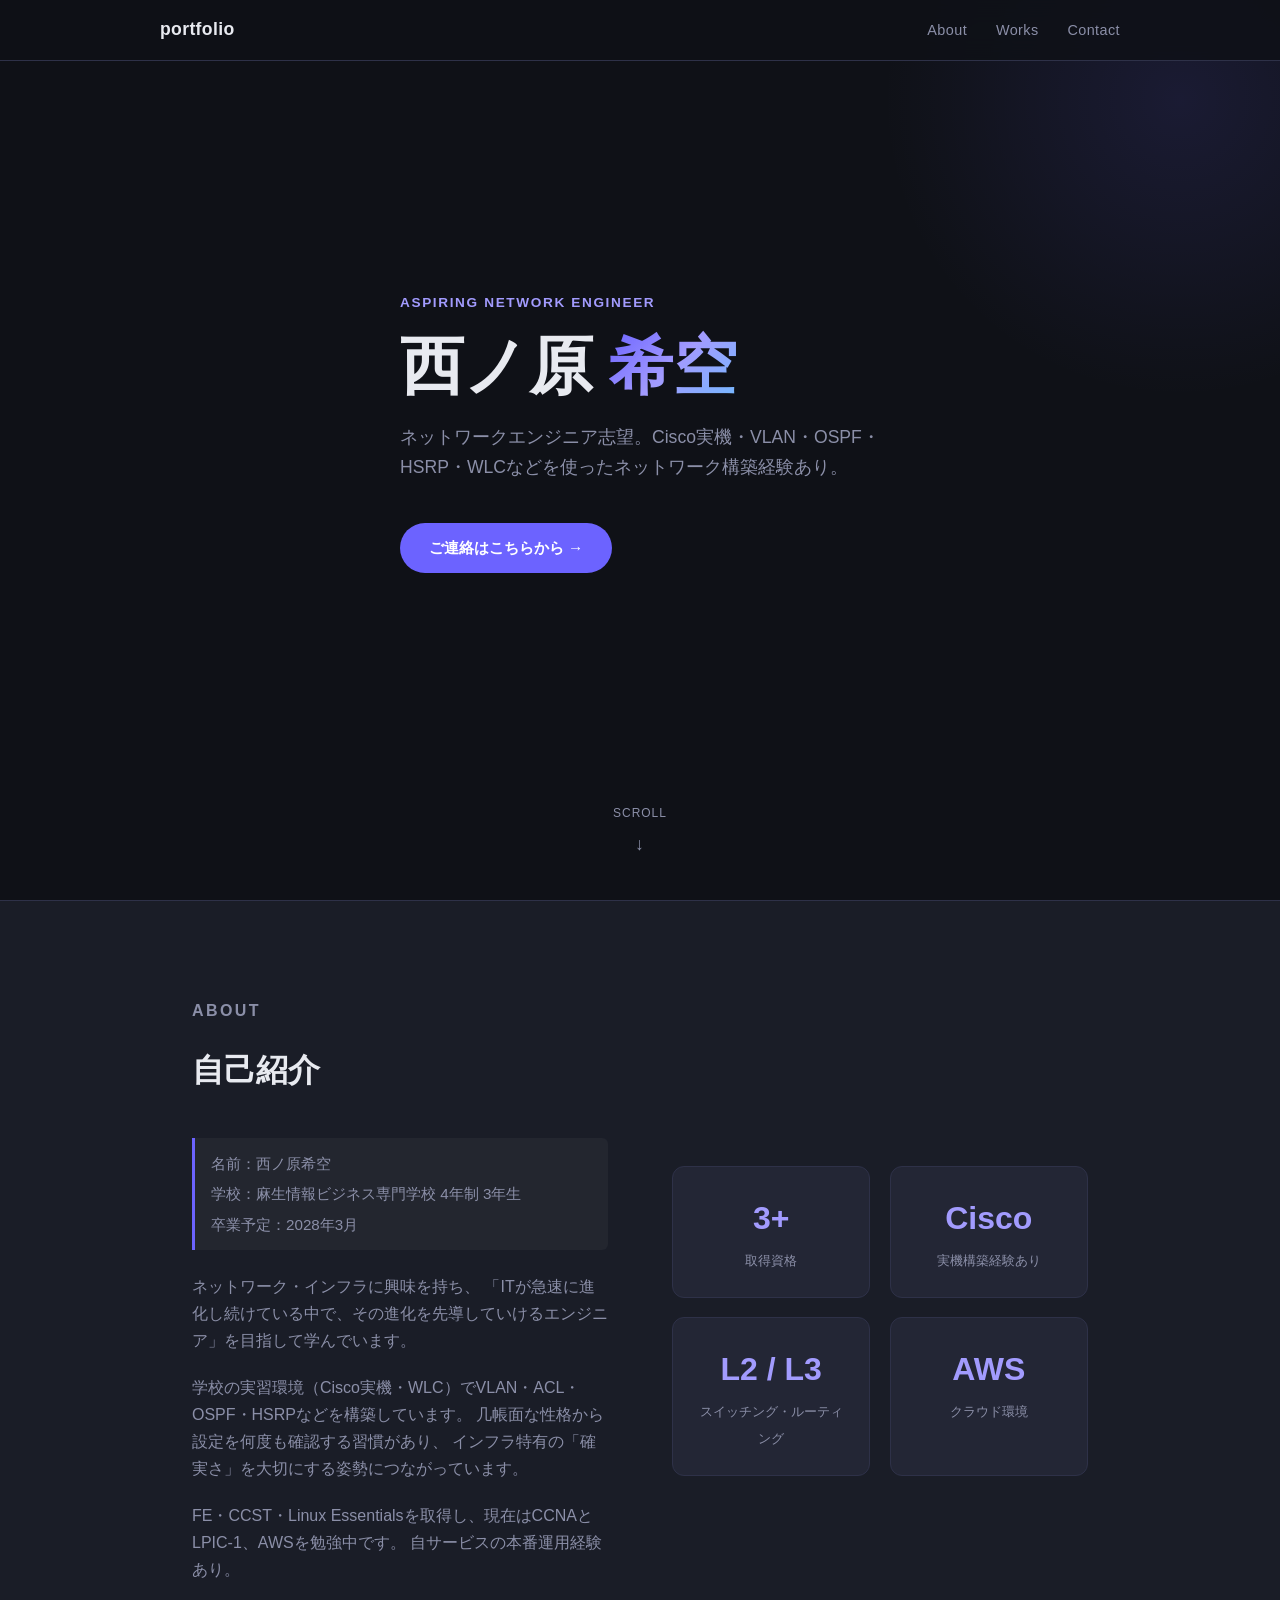
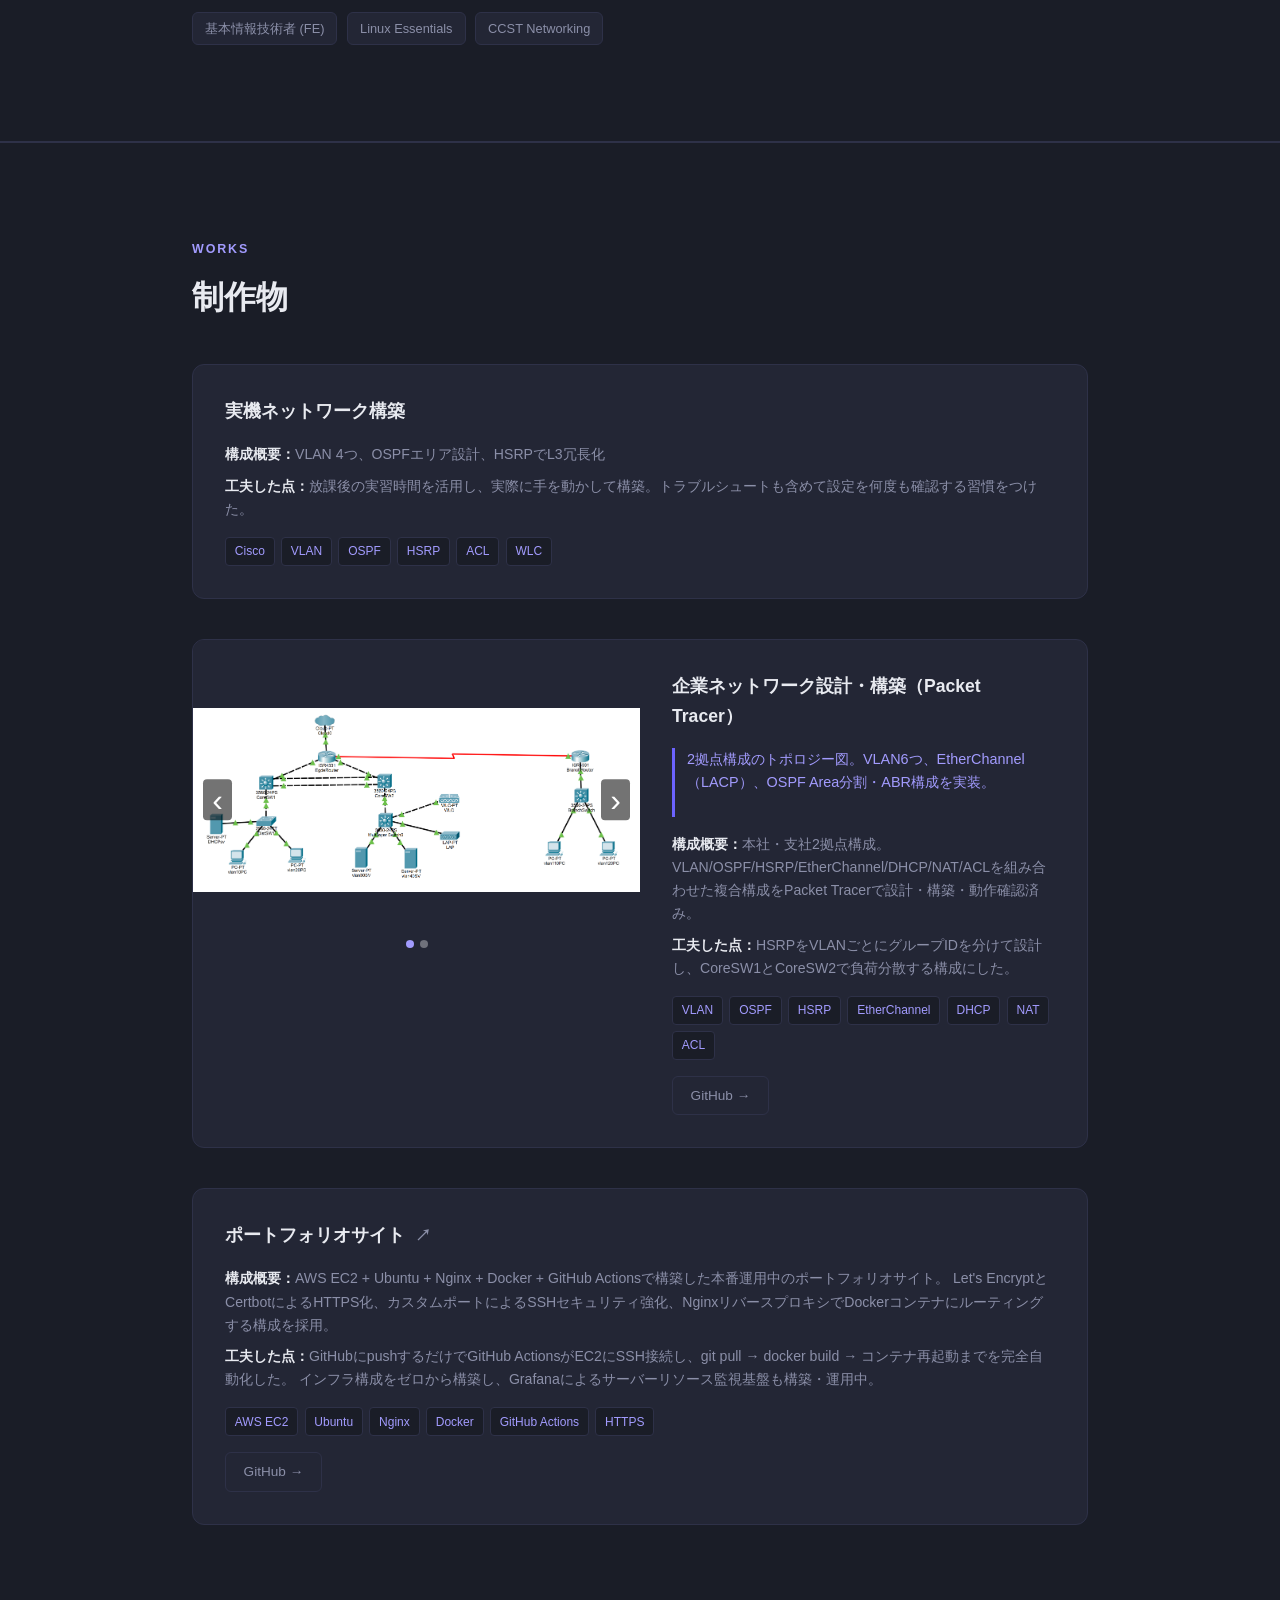
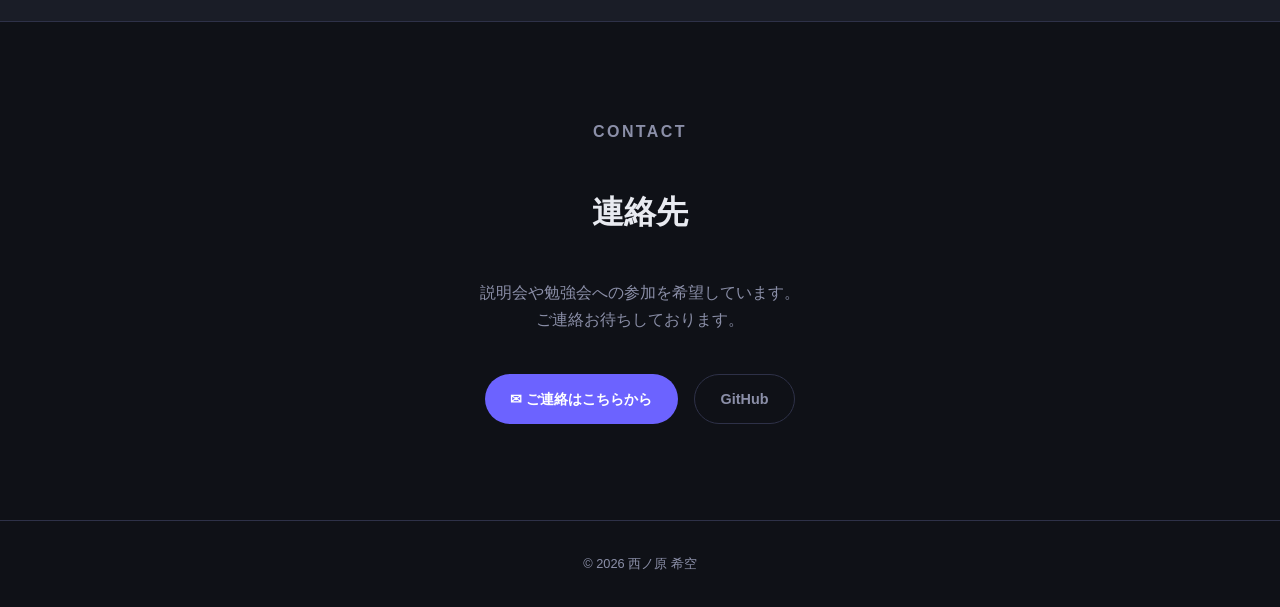
==== index.html @ 1c776ed7 "Fix:lightbox control" ====
<!DOCTYPE html>
<html lang="ja">
<head>
  <meta charset="UTF-8">
  <meta name="viewport" content="width=device-width, initial-scale=1.0">
  <meta name="description" content="西ノ原 希空のポートフォリオ。ネットワークエンジニア志望。Cisco実機・VLAN・OSPF・HSRP・WLCを使ったネットワーク構築経験あり。CCST Networking取得・CCNA学習中。">
  <title>西ノ原 希空 — Portfolio</title>
  <link rel="stylesheet" href="style.css">
</head>
<body>

  <!-- Nav -->
  <nav>
    <div class="nav-inner">
      <span class="nav-logo">portfolio</span>
      <ul class="nav-links">
        <li><a href="#about">About</a></li>
        <li><a href="#works">Works</a></li>
        <li><a href="#contact">Contact</a></li>
      </ul>
    </div>
  </nav>

  <!-- Hero -->
  <section id="name">
    <div class="container">
      <p class="hero-eyebrow">Aspiring Network Engineer</p>
      <h1 class="hero-name">
        西ノ原 <span>希空</span>
      </h1>
      <p class="hero-tagline">
        ネットワークエンジニア志望。Cisco実機・VLAN・OSPF・HSRP・WLCなどを使ったネットワーク構築経験あり。
      </p>
      <a href="#contact" class="hero-cta">ご連絡はこちらから →</a>
    </div>
    <div class="hero-scroll">SCROLL</div>
  </section>

  <!-- About -->
  <section id="about">
    <div class="container">
      <div class="about-grid">
        <div class="about-text">
          <p class="section-label">About</p>
          <h2 class="section-title">自己紹介</h2>
          <div class="profile">
            <p>名前：西ノ原希空</p>
            <p>学校：麻生情報ビジネス専門学校 4年制 3年生</p>
            <p>卒業予定：2028年3月</p>
          </div>
          <p>
            ネットワーク・インフラに興味を持ち、
            「ITが急速に進化し続けている中で、その進化を先導していけるエンジニア」を目指して学んでいます。
          </p>
          <p>
            学校の実習環境（Cisco実機・WLC）でVLAN・ACL・OSPF・HSRPなどを構築しています。
            几帳面な性格から設定を何度も確認する習慣があり、
            インフラ特有の「確実さ」を大切にする姿勢につながっています。
          </p>
          <p>
            FE・CCST・Linux Essentialsを取得し、現在はCCNAとLPIC-1、AWSを勉強中です。
            自サービスの本番運用経験あり。
          </p>
          <div class="about-badges">
            <span class="badge">基本情報技術者 (FE)</span>
            <span class="badge">Linux Essentials</span>
            <span class="badge">CCST Networking</span>
          </div>
        </div>
        <div class="about-stats">
          <div class="stat-card">
            <span class="stat-number">3+</span>
            <span class="stat-label">取得資格</span>
          </div>
          <div class="stat-card">
            <span class="stat-number">Cisco</span>
            <span class="stat-label">実機構築経験あり</span>
          </div>
          <div class="stat-card">
            <span class="stat-number">L2 / L3</span>
            <span class="stat-label">スイッチング・ルーティング</span>
          </div>
          <div class="stat-card">
            <span class="stat-number">AWS</span>
            <span class="stat-label">クラウド環境</span>
          </div>
        </div>
      </div>
    </div>
  </section>

  <!-- Works -->
  <section id="works">
    <div class="container">
      <p class="section-label">Works</p>
      <h2 class="section-title">制作物</h2>
      <div class="works-list">

        <!-- 実機ネットワーク構築 -->
        <div class="work-card work-card-full">
          <div class="work-content">
            <div class="work-title">実機ネットワーク構築</div>
            <div class="work-details">
              <p><strong>構成概要：</strong>VLAN 4つ、OSPFエリア設計、HSRPでL3冗長化</p>
              <p><strong>工夫した点：</strong>放課後の実習時間を活用し、実際に手を動かして構築。トラブルシュートも含めて設定を何度も確認する習慣をつけた。</p>
            </div>
            <div class="work-tags">
              <span class="work-tag">Cisco</span>
              <span class="work-tag">VLAN</span>
              <span class="work-tag">OSPF</span>
              <span class="work-tag">HSRP</span>
              <span class="work-tag">ACL</span>
              <span class="work-tag">WLC</span>
            </div>
          </div>
        </div>

        <!-- 企業ネットワーク設計・構築 -->
        <div class="work-card"
          data-slides='[
            {"img":"images/packet1.png","alt":"企業ネットワーク設計 トポロジー","caption":"2拠点構成のトポロジー図。VLAN6つ、EtherChannel（LACP）、OSPF Area分割・ABR構成を実装。"},
            {"img":"images/grafana.png","alt":"Grafana 監視ダッシュボード","caption":"Grafanaによるサーバーリソース監視基盤も構築・運用中。Basic認証で保護したサブドメインでCPU・メモリ・ネットワークのメトリクスを可視化している。"}
          ]'>
          <div class="work-media">
            <img class="slide-img slide-image" src="images/packet1.png" alt="企業ネットワーク設計 トポロジー">
            <button class="slide-btn slide-prev" aria-label="前へ">&#8249;</button>
            <button class="slide-btn slide-next" aria-label="次へ">&#8250;</button>
            <div class="slide-dots">
              <span class="dot active"></span>
              <span class="dot"></span>
            </div>
          </div>
          <div class="work-content">
            <div class="work-title">企業ネットワーク設計・構築（Packet Tracer）</div>
            <p class="slide-caption">2拠点構成のトポロジー図。VLAN6つ、EtherChannel（LACP）、OSPF Area分割・ABR構成を実装。</p>
            <div class="work-details">
              <p><strong>構成概要：</strong>本社・支社2拠点構成。VLAN/OSPF/HSRP/EtherChannel/DHCP/NAT/ACLを組み合わせた複合構成をPacket Tracerで設計・構築・動作確認済み。</p>
              <p><strong>工夫した点：</strong>HSRPをVLANごとにグループIDを分けて設計し、CoreSW1とCoreSW2で負荷分散する構成にした。</p>
            </div>
            <div class="work-tags">
              <span class="work-tag">VLAN</span>
              <span class="work-tag">OSPF</span>
              <span class="work-tag">HSRP</span>
              <span class="work-tag">EtherChannel</span>
              <span class="work-tag">DHCP</span>
              <span class="work-tag">NAT</span>
              <span class="work-tag">ACL</span>
            </div>
            <div class="work-links">
              <a href="https://github.com/noaman121/PacketTracer" target="_blank" rel="noopener" class="work-btn">GitHub →</a>
            </div>
          </div>
        </div>

        <!-- ポートフォリオサイト -->
        <div class="work-card work-card-full">
          <div class="work-content">
            <div class="work-title">ポートフォリオサイト <span class="work-link-icon">↗</span></div>
            <div class="work-details">
              <p><strong>構成概要：</strong>AWS EC2 + Ubuntu + Nginx + Docker + GitHub Actionsで構築した本番運用中のポートフォリオサイト。
Let's EncryptとCertbotによるHTTPS化、カスタムポートによるSSHセキュリティ強化、NginxリバースプロキシでDockerコンテナにルーティングする構成を採用。</p>
              <p><strong>工夫した点：</strong>GitHubにpushするだけでGitHub ActionsがEC2にSSH接続し、git pull → docker build → コンテナ再起動までを完全自動化した。
インフラ構成をゼロから構築し、Grafanaによるサーバーリソース監視基盤も構築・運用中。</p>
            </div>
            <div class="work-tags">
              <span class="work-tag">AWS EC2</span>
              <span class="work-tag">Ubuntu</span>
              <span class="work-tag">Nginx</span>
              <span class="work-tag">Docker</span>
              <span class="work-tag">GitHub Actions</span>
              <span class="work-tag">HTTPS</span>
            </div>
            <div class="work-links">
              <a href="https://github.com/noaman121/my-web-app" target="_blank" rel="noopener" class="work-btn">GitHub →</a>
            </div>
          </div>
        </div>

      </div>
    </div>
  </section>

  <!-- Contact -->
  <section id="contact">
    <div class="container">
      <div class="contact-inner">
        <p class="section-label">Contact</p>
        <h2 class="section-title">連絡先</h2>
        <p>
          説明会や勉強会への参加を希望しています。<br>ご連絡お待ちしております。
        </p>
        <div class="contact-links">
          <a href="https://docs.google.com/forms/d/e/1FAIpQLSfLf1966-ZBNXzrhzg45DHcU0etfNK1nMT0y8RyME9CR3g00A/viewform?usp=publish-editor" target="_blank" rel="noopener" class="contact-btn primary">
            ✉ ご連絡はこちらから
          </a>
          <a href="https://github.com/noaman121" target="_blank" rel="noopener" class="contact-btn secondary">
            GitHub
          </a>
        </div>
      </div>
    </div>
  </section>

  <!-- Lightbox -->
  <div id="lightbox" role="dialog" aria-modal="true" aria-label="画像プレビュー">
    <button id="lightbox-close" aria-label="閉じる">✕</button>
    <img id="lightbox-img" src="" alt="">
  </div>

  <!-- Footer -->
  <footer>
    <p>© 2026 西ノ原 希空</p>
  </footer>

  <script>
    document.querySelectorAll('.work-card[data-slides]').forEach(function(card) {
      var slides = JSON.parse(card.dataset.slides);
      var img = card.querySelector('.slide-img');
      var caption = card.querySelector('.slide-caption');
      var dots = card.querySelectorAll('.dot');
      var idx = 0;

      function show(n) {
        idx = (n + slides.length) % slides.length;
        img.src = slides[idx].img;
        img.alt = slides[idx].alt || '';
        caption.textContent = slides[idx].caption;
        dots.forEach(function(d, i) { d.classList.toggle('active', i === idx); });
      }

      card.querySelector('.slide-prev').addEventListener('click', function() { show(idx - 1); });
      card.querySelector('.slide-next').addEventListener('click', function() { show(idx + 1); });
      dots.forEach(function(d, i) { d.addEventListener('click', function() { show(i); }); });

      show(0);
    });

    // Lightbox
    var lightbox = document.getElementById('lightbox');
    var lightboxImg = document.getElementById('lightbox-img');

    function openLightbox(src, alt) {
      lightboxImg.src = src;
      lightboxImg.alt = alt || '';
      lightbox.classList.add('open');
      document.body.style.overflow = 'hidden';
    }

    function closeLightbox() {
      lightbox.classList.remove('open');
      document.body.style.overflow = '';
    }

    document.querySelectorAll('.slide-img').forEach(function(img) {
      img.addEventListener('click', function(e) {
        e.stopPropagation();
        openLightbox(img.src, img.alt);
      });
    });

    lightbox.addEventListener('click', closeLightbox);
    lightboxImg.addEventListener('click', function(e) { e.stopPropagation(); });
    document.getElementById('lightbox-close').addEventListener('click', function(e) {
      e.stopPropagation();
      closeLightbox();
    });

    document.addEventListener('keydown', function(e) {
      if (e.key === 'Escape') closeLightbox();
    });
  </script>

</body>
</html>
---- style.css ----
/* ===== Reset & Base ===== */
*, *::before, *::after {
  box-sizing: border-box;
  margin: 0;
  padding: 0;
}

:root {
  --bg: #0f1117;
  --surface: #1a1d27;
  --surface-2: #232635;
  --accent: #6c63ff;
  --accent-light: #a29bfe;
  --text: #e8eaf0;
  --text-muted: #8b8fa8;
  --border: #2e3148;
  --radius: 12px;
  --transition: 0.25s ease;
}

html {
  scroll-behavior: smooth;
}

body {
  font-family: 'Segoe UI', 'Hiragino Sans', 'Yu Gothic', sans-serif;
  background-color: var(--bg);
  color: var(--text);
  line-height: 1.7;
  font-size: 16px;
}

a {
  color: var(--accent-light);
  text-decoration: none;
  transition: color var(--transition);
}

a:hover {
  color: #fff;
}

/* ===== Nav ===== */
nav {
  position: fixed;
  top: 0;
  width: 100%;
  background: rgba(15, 17, 23, 0.85);
  backdrop-filter: blur(12px);
  -webkit-backdrop-filter: blur(12px);
  border-bottom: 1px solid var(--border);
  z-index: 100;
  padding: 0 2rem;
}

.nav-inner {
  max-width: 960px;
  margin: 0 auto;
  display: flex;
  align-items: center;
  justify-content: space-between;
  height: 60px;
}

.nav-logo {
  font-weight: 700;
  font-size: 1.1rem;
  color: var(--text);
  letter-spacing: 0.02em;
}

.nav-links {
  display: flex;
  gap: 1.8rem;
  list-style: none;
}

.nav-links a {
  font-size: 0.9rem;
  color: var(--text-muted);
  letter-spacing: 0.03em;
  transition: color var(--transition);
}

.nav-links a:hover {
  color: var(--text);
}

/* ===== Layout ===== */
.container {
  max-width: 960px;
  margin: 0 auto;
  padding: 0 2rem;
}

section {
  padding: 6rem 0;
}

.section-label {
  font-size: 0.78rem;
  font-weight: 700;
  letter-spacing: 0.15em;
  text-transform: uppercase;
  color: var(--accent-light);
  margin-bottom: 0.6rem;
}

.section-title {
  font-size: 2rem;
  font-weight: 800;
  margin-bottom: 2.5rem;
  color: var(--text);
}

/* ===== Hero ===== */
#name {
  min-height: 100vh;
  display: flex;
  align-items: center;
  padding-top: 60px;
  position: relative;
  overflow: hidden;
}

#name::before {
  content: '';
  position: absolute;
  top: -200px;
  right: -200px;
  width: 600px;
  height: 600px;
  background: radial-gradient(circle, rgba(108, 99, 255, 0.12) 0%, transparent 70%);
  pointer-events: none;
}

.hero-eyebrow {
  font-size: 0.85rem;
  font-weight: 600;
  letter-spacing: 0.12em;
  color: var(--accent-light);
  text-transform: uppercase;
  margin-bottom: 1rem;
}

.hero-name {
  font-size: clamp(2.4rem, 6vw, 4rem);
  font-weight: 900;
  line-height: 1.15;
  margin-bottom: 1.2rem;
  letter-spacing: -0.01em;
}

.hero-name span {
  background: linear-gradient(135deg, #6c63ff, #a29bfe, #74b9ff);
  -webkit-background-clip: text;
  -webkit-text-fill-color: transparent;
  background-clip: text;
}

.hero-tagline {
  font-size: 1.1rem;
  color: var(--text-muted);
  max-width: 480px;
  margin-bottom: 2.5rem;
}

.hero-cta {
  display: inline-flex;
  align-items: center;
  gap: 0.5rem;
  background: var(--accent);
  color: #fff;
  padding: 0.75rem 1.8rem;
  border-radius: 50px;
  font-weight: 600;
  font-size: 0.95rem;
  transition: background var(--transition), transform var(--transition);
}

.hero-cta:hover {
  background: var(--accent-light);
  color: #fff;
  transform: translateY(-2px);
}

.hero-scroll {
  position: absolute;
  bottom: 2.5rem;
  left: 50%;
  transform: translateX(-50%);
  display: flex;
  flex-direction: column;
  align-items: center;
  gap: 0.4rem;
  font-size: 0.75rem;
  color: var(--text-muted);
  letter-spacing: 0.08em;
  animation: bounce 2s infinite;
}

.hero-scroll::after {
  content: '↓';
  font-size: 1.1rem;
}

@keyframes bounce {
  0%, 100% { transform: translateX(-50%) translateY(0); }
  50% { transform: translateX(-50%) translateY(6px); }
}

/* ===== About ===== */
#about {
  background: var(--surface);
  border-top: 1px solid var(--border);
  border-bottom: 1px solid var(--border);
}

.about-grid {
  display: grid;
  grid-template-columns: 1fr 1fr;
  gap: 4rem;
  align-items: center;
}

.about-text p {
  color: var(--text-muted);
  margin-bottom: 1.2rem;
  font-size: 1rem;
}

.about-text p:last-child {
  margin-bottom: 0;
}

.profile {
  background: rgba(255, 255, 255, 0.04);
  border-left: 3px solid var(--accent);
  padding: 0.8rem 1rem;
  border-radius: 0 6px 6px 0;
  margin-bottom: 1.4rem;
}

.profile p {
  color: var(--text-muted);
  margin-bottom: 0.3rem;
  font-size: 0.95rem;
}

.profile p:last-child {
  margin-bottom: 0;
}

.about-badges {
  display: flex;
  flex-wrap: wrap;
  gap: 0.6rem;
  margin-top: 1.8rem;
}

.badge {
  background: var(--surface-2);
  border: 1px solid var(--border);
  border-radius: 6px;
  padding: 0.3rem 0.75rem;
  font-size: 0.8rem;
  color: var(--text-muted);
  font-weight: 500;
}

.about-stats {
  display: grid;
  grid-template-columns: 1fr 1fr;
  gap: 1.2rem;
}

.stat-card {
  background: var(--surface-2);
  border: 1px solid var(--border);
  border-radius: var(--radius);
  padding: 1.5rem;
  text-align: center;
}

.stat-number {
  font-size: 2rem;
  font-weight: 800;
  color: var(--accent-light);
  display: block;
}

.stat-label {
  font-size: 0.8rem;
  color: var(--text-muted);
  margin-top: 0.3rem;
}

/* ===== Works ===== */
#works {
  background: var(--surface);
  border-top: 1px solid var(--border);
  border-bottom: 1px solid var(--border);
}

.works-list {
  display: flex;
  flex-direction: column;
  gap: 2.5rem;
}

/* Card with slideshow: image left, content right */
.work-card {
  background: var(--surface-2);
  border: 1px solid var(--border);
  border-radius: var(--radius);
  overflow: hidden;
  display: grid;
  grid-template-columns: 1fr 1fr;
  transition: border-color var(--transition);
}

.work-card:hover {
  border-color: var(--accent);
}

/* Full-width card (no image) */
.work-card-full {
  grid-template-columns: 1fr;
}

/* ===== Work media (slideshow side) ===== */
.work-media {
  position: relative;
  overflow: hidden;
  background: var(--surface-2);
  height: 320px;
  display: flex;
  align-items: center;
  justify-content: center;
}

.work-media .slide-img {
  max-width: 100%;
  max-height: 320px;
  width: auto;
  height: auto;
  display: block;
  cursor: zoom-in;
}

.slide-image {
  max-width: 100%;
  max-height: 320px;
  width: auto;
  height: auto;
  display: block;
  cursor: zoom-in;
}

.slide-btn {
  position: absolute;
  top: 50%;
  transform: translateY(-50%);
  background: rgba(0, 0, 0, 0.55);
  color: #fff;
  border: none;
  font-size: 2rem;
  line-height: 1;
  padding: 0.3rem 0.6rem;
  cursor: pointer;
  z-index: 2;
  border-radius: 4px;
  transition: background var(--transition);
  user-select: none;
}

.slide-btn:hover {
  background: rgba(108, 99, 255, 0.8);
}

.slide-prev { left: 0.6rem; }
.slide-next { right: 0.6rem; }

.slide-dots {
  position: absolute;
  bottom: 0.75rem;
  left: 50%;
  transform: translateX(-50%);
  display: flex;
  gap: 6px;
}

.dot {
  width: 8px;
  height: 8px;
  border-radius: 50%;
  background: rgba(255, 255, 255, 0.35);
  cursor: pointer;
  transition: background var(--transition);
}

.dot.active {
  background: var(--accent-light);
}

/* ===== Work content (text side) ===== */
.work-content {
  padding: 2rem;
  display: flex;
  flex-direction: column;
  gap: 1rem;
}

.work-title {
  font-weight: 700;
  font-size: 1.1rem;
  color: var(--text);
}

.work-link-icon {
  color: var(--text-muted);
  font-size: 1rem;
  margin-left: 0.3rem;
  transition: color var(--transition);
}

.work-card:hover .work-link-icon {
  color: var(--accent-light);
}

/* Per-slide caption — fixed height so layout doesn't shift */
.slide-caption {
  font-size: 0.9rem;
  color: var(--accent-light);
  line-height: 1.6;
  height: 4.8em;
  overflow: hidden;
  border-left: 3px solid var(--accent);
  padding-left: 0.75rem;
}

.work-details {
  display: flex;
  flex-direction: column;
  gap: 0.5rem;
}

.work-details p {
  font-size: 0.88rem;
  color: var(--text-muted);
  line-height: 1.65;
}

.work-details strong {
  color: var(--text);
  font-weight: 600;
}

.work-tags {
  display: flex;
  flex-wrap: wrap;
  gap: 0.4rem;
  margin-top: auto;
}

.work-tag {
  background: var(--surface);
  border: 1px solid var(--border);
  border-radius: 4px;
  padding: 0.2rem 0.55rem;
  font-size: 0.75rem;
  color: var(--accent-light);
}

.work-links {
  display: flex;
  gap: 0.8rem;
  flex-wrap: wrap;
}

.work-btn {
  display: inline-flex;
  align-items: center;
  gap: 0.3rem;
  padding: 0.45rem 1.1rem;
  border-radius: 6px;
  border: 1px solid var(--border);
  color: var(--text-muted);
  font-size: 0.85rem;
  font-weight: 500;
  transition: all var(--transition);
}

.work-btn:hover {
  border-color: var(--accent-light);
  color: var(--accent-light);
}

/* ===== Contact ===== */
#contact {
  background: var(--bg);
  text-align: center;
}

.contact-inner {
  max-width: 520px;
  margin: 0 auto;
}

.contact-inner p {
  color: var(--text-muted);
  margin-bottom: 2.5rem;
  font-size: 1rem;
}

.contact-links {
  display: flex;
  justify-content: center;
  gap: 1rem;
  flex-wrap: wrap;
}

.contact-btn {
  display: inline-flex;
  align-items: center;
  gap: 0.5rem;
  padding: 0.75rem 1.6rem;
  border-radius: 50px;
  font-weight: 600;
  font-size: 0.9rem;
  transition: all var(--transition);
}

.contact-btn.primary {
  background: var(--accent);
  color: #fff;
}

.contact-btn.primary:hover {
  background: var(--accent-light);
  transform: translateY(-2px);
}

.contact-btn.secondary {
  background: transparent;
  border: 1px solid var(--border);
  color: var(--text-muted);
}

.contact-btn.secondary:hover {
  border-color: var(--accent-light);
  color: var(--text);
  transform: translateY(-2px);
}

/* ===== Lightbox ===== */
#lightbox {
  display: none;
  position: fixed;
  inset: 0;
  background: rgba(0, 0, 0, 0.88);
  z-index: 1000;
  align-items: center;
  justify-content: center;
  cursor: zoom-out;
}

#lightbox.open {
  display: flex;
}

#lightbox-img {
  max-width: 90vw;
  max-height: 90vh;
  object-fit: contain;
  border-radius: 6px;
  box-shadow: 0 8px 40px rgba(0, 0, 0, 0.6);
  cursor: default;
}

#lightbox-close {
  position: absolute;
  top: 1.5rem;
  right: 1.5rem;
  background: rgba(255, 255, 255, 0.12);
  border: none;
  color: #fff;
  font-size: 1.2rem;
  width: 2.4rem;
  height: 2.4rem;
  border-radius: 50%;
  cursor: pointer;
  display: flex;
  align-items: center;
  justify-content: center;
  transition: background var(--transition);
  z-index: 1001;
}

#lightbox-close:hover {
  background: rgba(255, 255, 255, 0.28);
}

/* ===== Footer ===== */
footer {
  text-align: center;
  padding: 2rem;
  font-size: 0.8rem;
  color: var(--text-muted);
  border-top: 1px solid var(--border);
}

/* ===== Responsive ===== */
@media (max-width: 768px) {
  .nav-links {
    display: none;
  }

  .about-grid {
    grid-template-columns: 1fr;
    gap: 2.5rem;
  }

  .about-stats {
    grid-template-columns: 1fr 1fr;
  }

  .section-title {
    font-size: 1.6rem;
  }

  section {
    padding: 4rem 0;
  }

  /* Works: stack image above content on mobile */
  .work-card {
    grid-template-columns: 1fr;
  }

  .work-media {
    height: 220px;
  }

  .work-media .slide-img,
  .work-media .slide-image {
    max-height: 220px;
  }

  .slide-caption {
    height: auto;
    min-height: 4.8em;
  }
}

@media (max-width: 480px) {
  .container {
    padding: 0 1.2rem;
  }

  .hero-name {
    font-size: 2.2rem;
  }

  .about-stats {
    grid-template-columns: 1fr;
  }
}
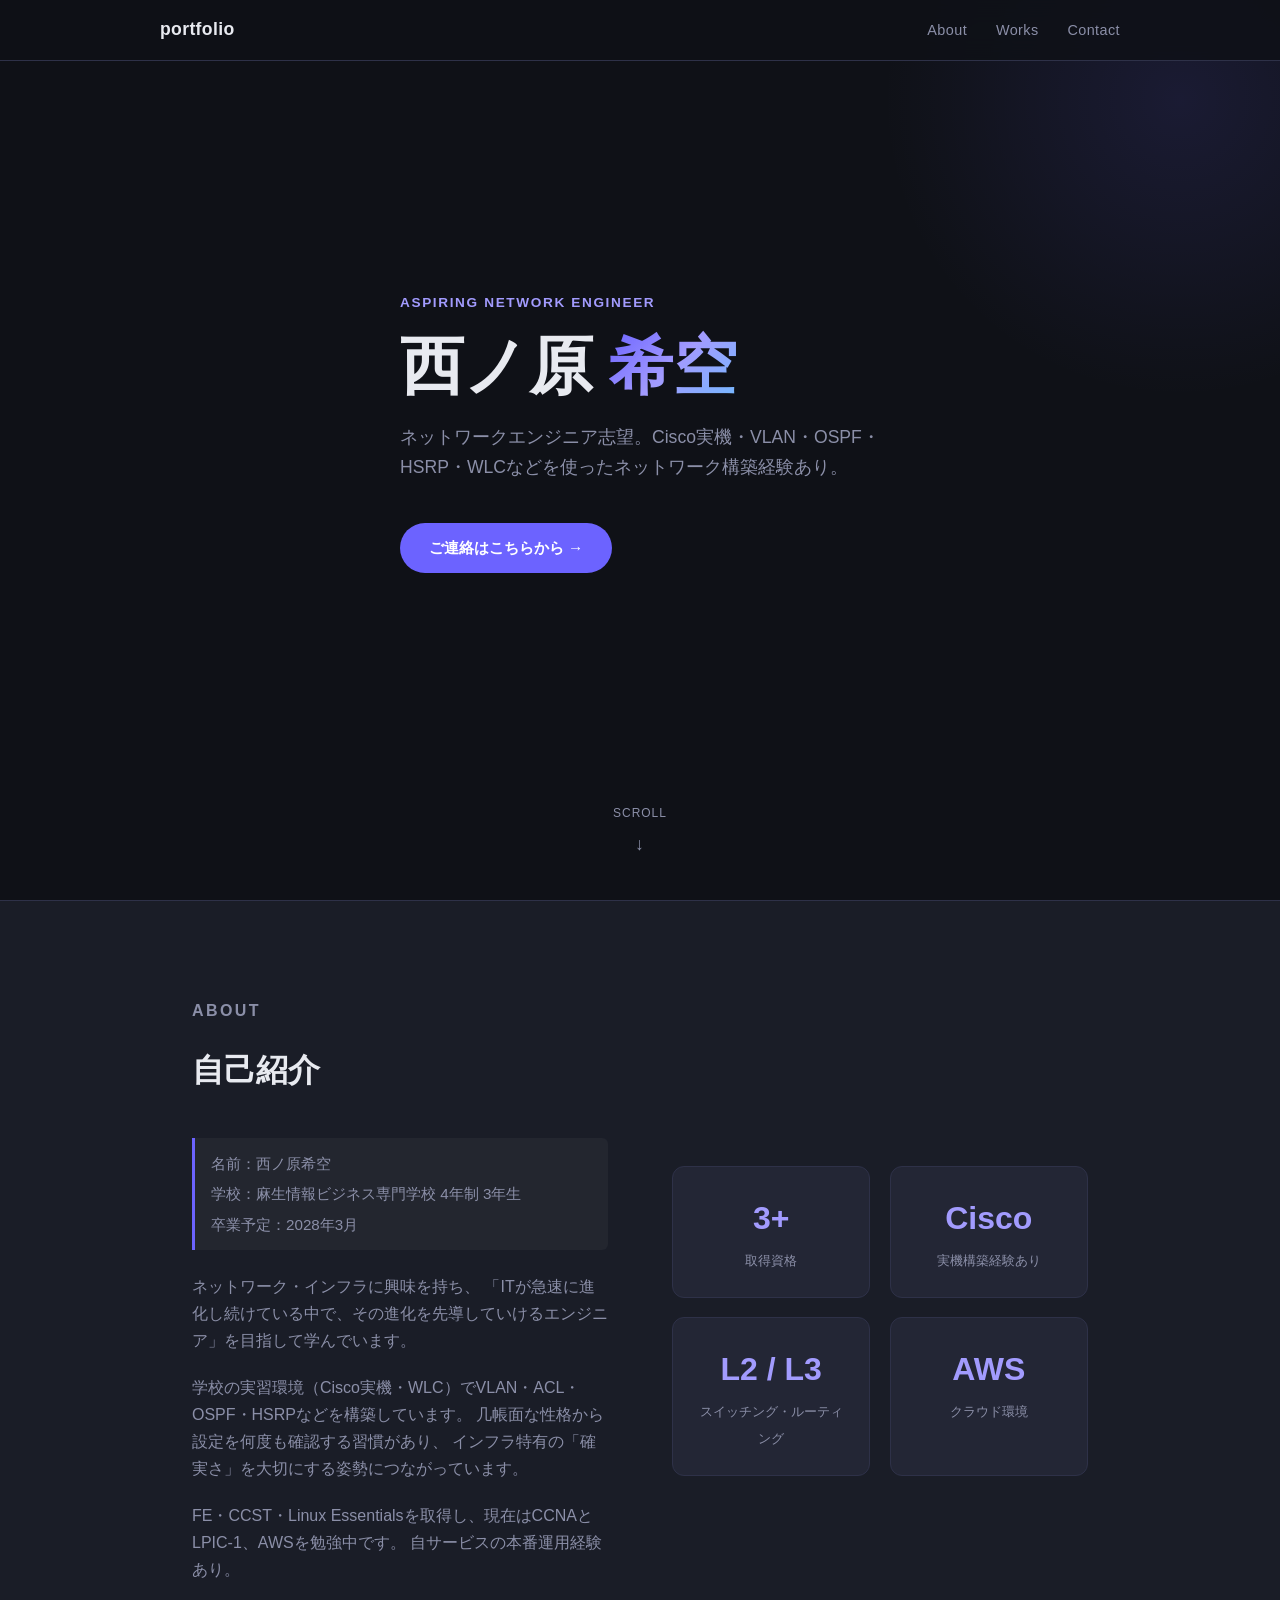
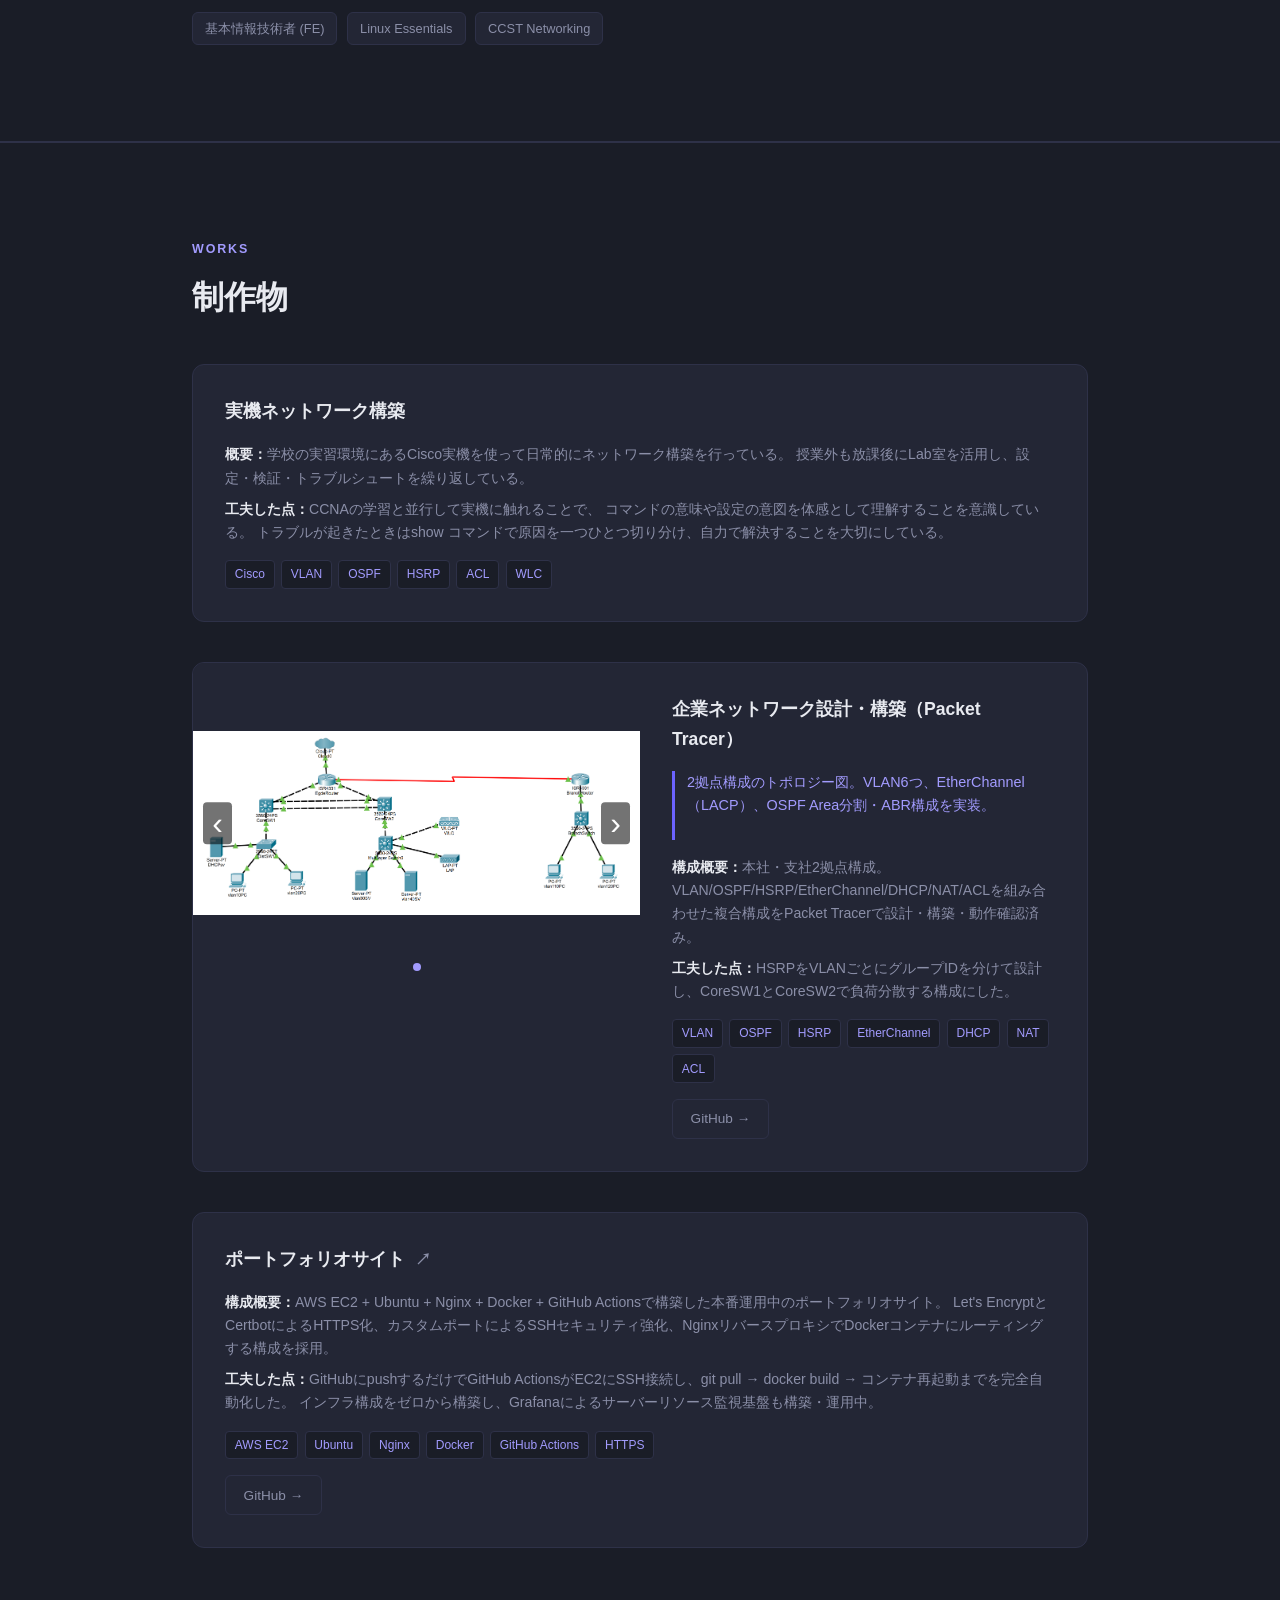
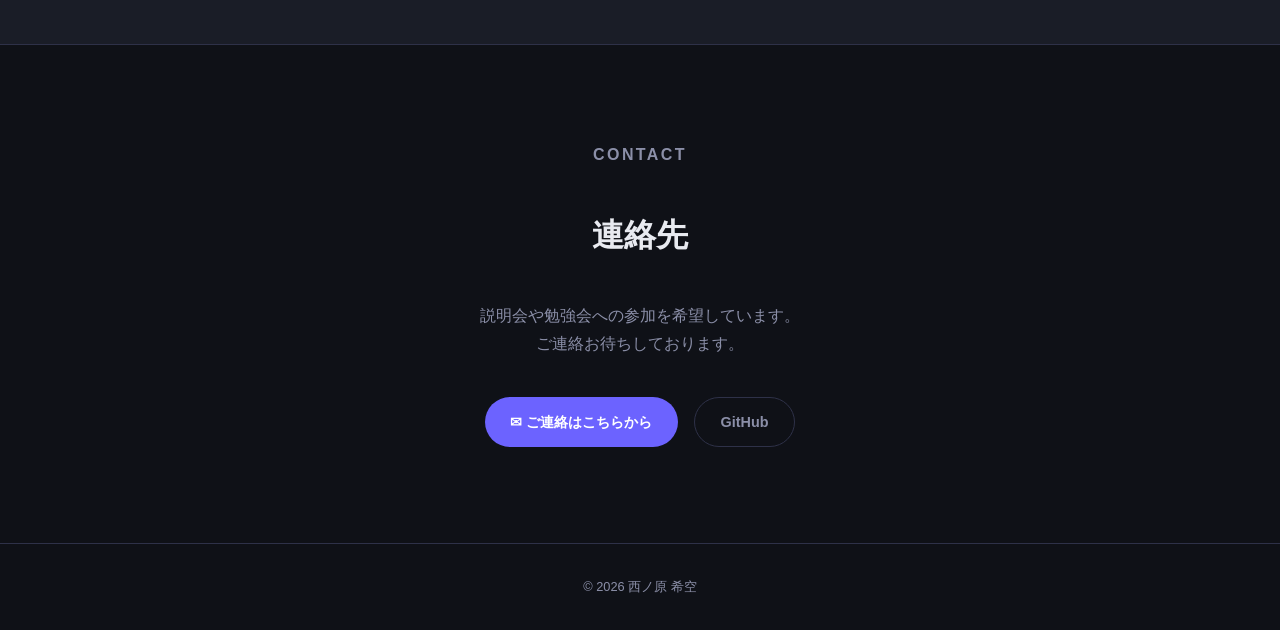
==== commit 61db8490: "update:delete images" ====
--- a/index.html
+++ b/index.html
@@ -101,8 +101,11 @@
           <div class="work-content">
             <div class="work-title">実機ネットワーク構築</div>
             <div class="work-details">
-              <p><strong>構成概要：</strong>VLAN 4つ、OSPFエリア設計、HSRPでL3冗長化</p>
-              <p><strong>工夫した点：</strong>放課後の実習時間を活用し、実際に手を動かして構築。トラブルシュートも含めて設定を何度も確認する習慣をつけた。</p>
+              <p><strong>概要：</strong>学校の実習環境にあるCisco実機を使って日常的にネットワーク構築を行っている。
+授業外も放課後にLab室を活用し、設定・検証・トラブルシュートを繰り返している。</p>
+	      <p><strong>工夫した点：</strong>CCNAの学習と並行して実機に触れることで、
+コマンドの意味や設定の意図を体感として理解することを意識している。
+トラブルが起きたときはshow コマンドで原因を一つひとつ切り分け、自力で解決することを大切にしている。</p>
             </div>
             <div class="work-tags">
               <span class="work-tag">Cisco</span>
@@ -118,8 +121,7 @@
         <!-- 企業ネットワーク設計・構築 -->
         <div class="work-card"
           data-slides='[
-            {"img":"images/packet1.png","alt":"企業ネットワーク設計 トポロジー","caption":"2拠点構成のトポロジー図。VLAN6つ、EtherChannel（LACP）、OSPF Area分割・ABR構成を実装。"},
-            {"img":"images/grafana.png","alt":"Grafana 監視ダッシュボード","caption":"Grafanaによるサーバーリソース監視基盤も構築・運用中。Basic認証で保護したサブドメインでCPU・メモリ・ネットワークのメトリクスを可視化している。"}
+            {"img":"images/packet1.png","alt":"企業ネットワーク設計 トポロジー","caption":"2拠点構成のトポロジー図。VLAN6つ、EtherChannel（LACP）、OSPF Area分割・ABR構成を実装。"}
           ]'>
           <div class="work-media">
             <img class="slide-img slide-image" src="images/packet1.png" alt="企業ネットワーク設計 トポロジー">
@@ -127,7 +129,6 @@
             <button class="slide-btn slide-next" aria-label="次へ">&#8250;</button>
             <div class="slide-dots">
               <span class="dot active"></span>
-              <span class="dot"></span>
             </div>
           </div>
           <div class="work-content">
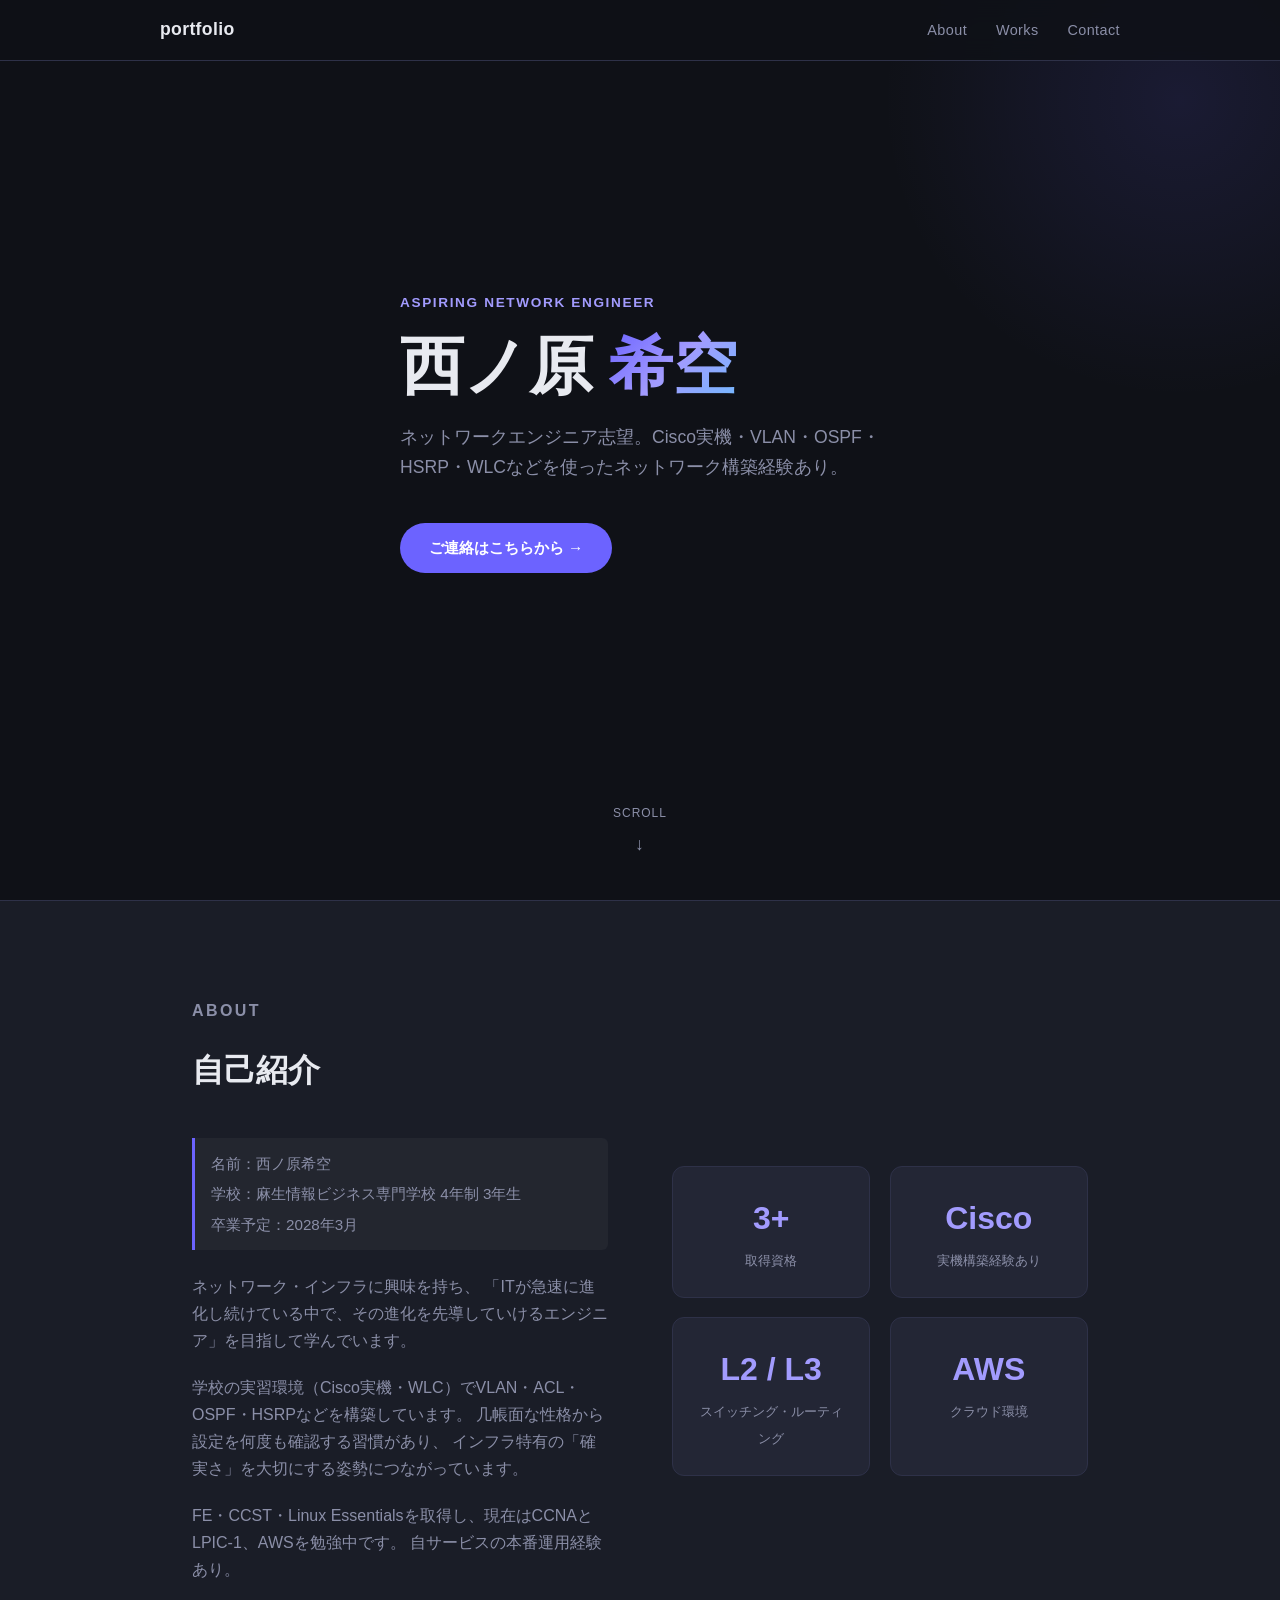
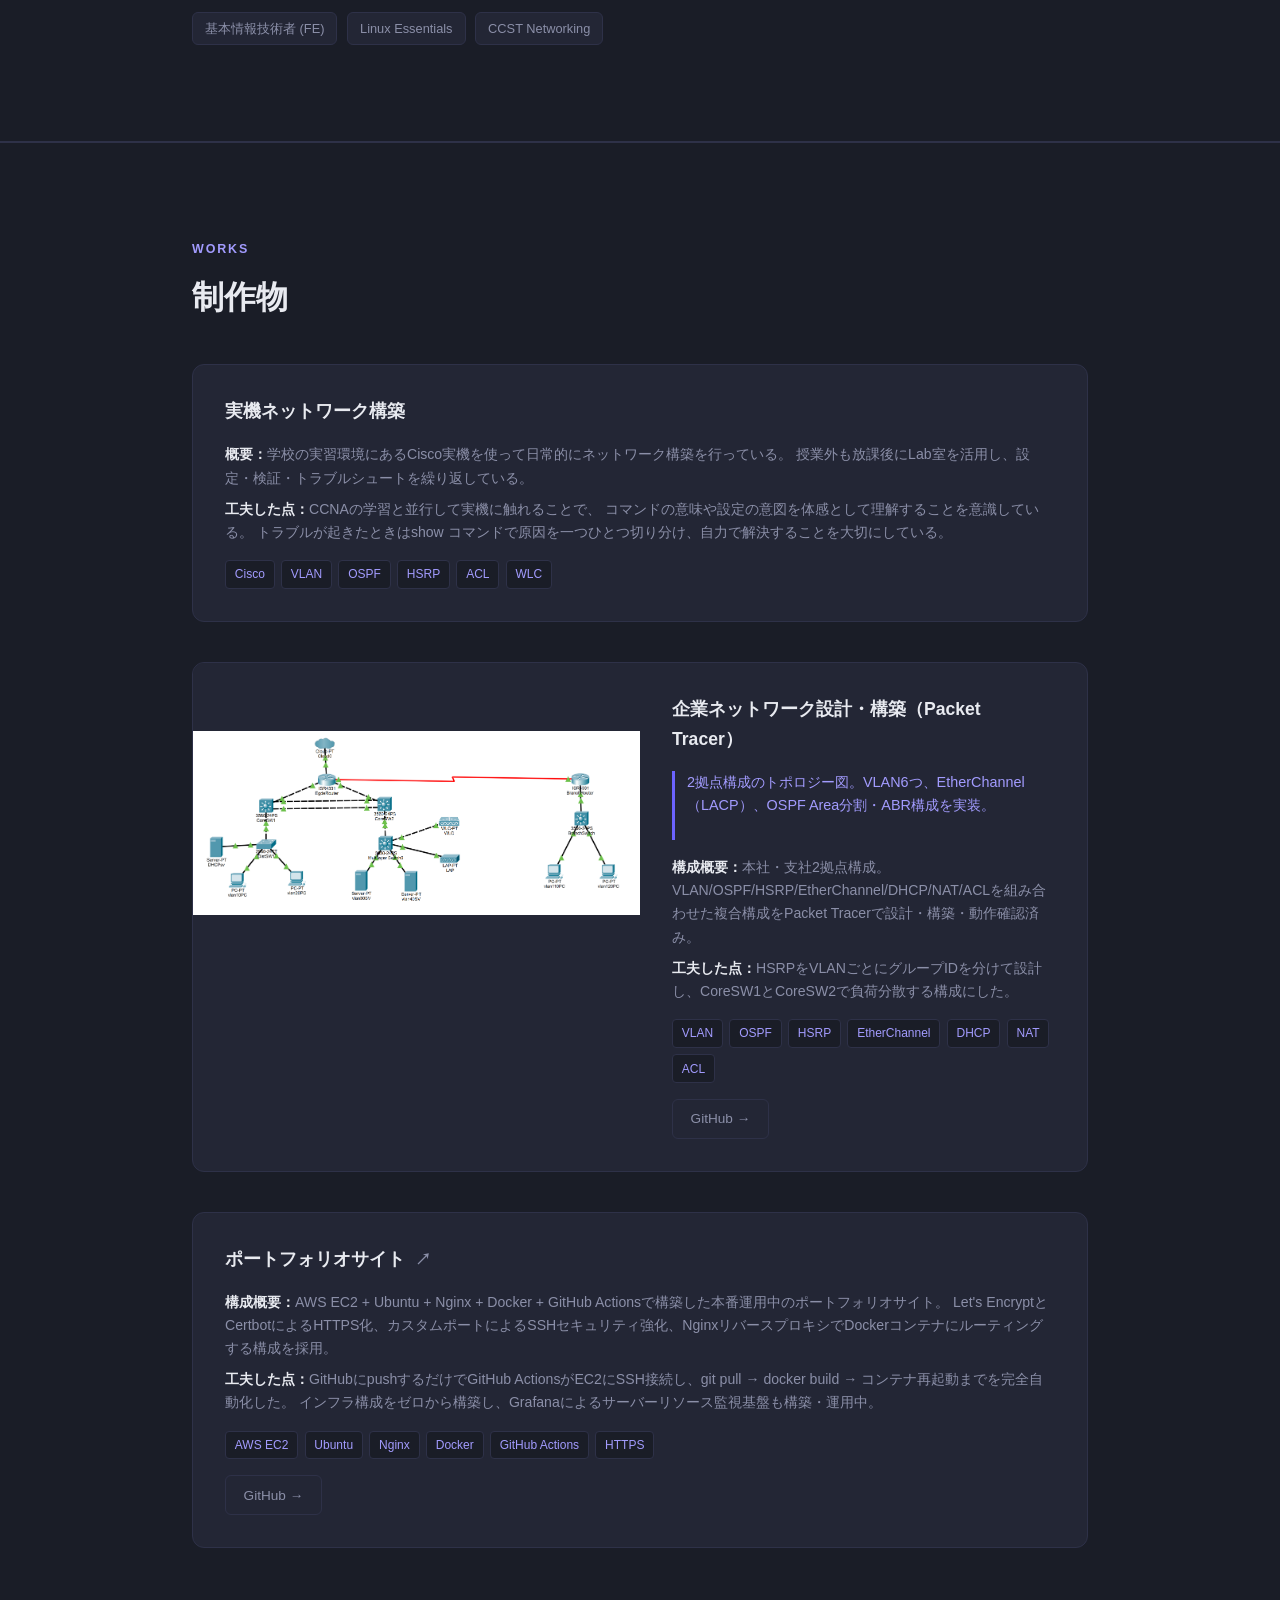
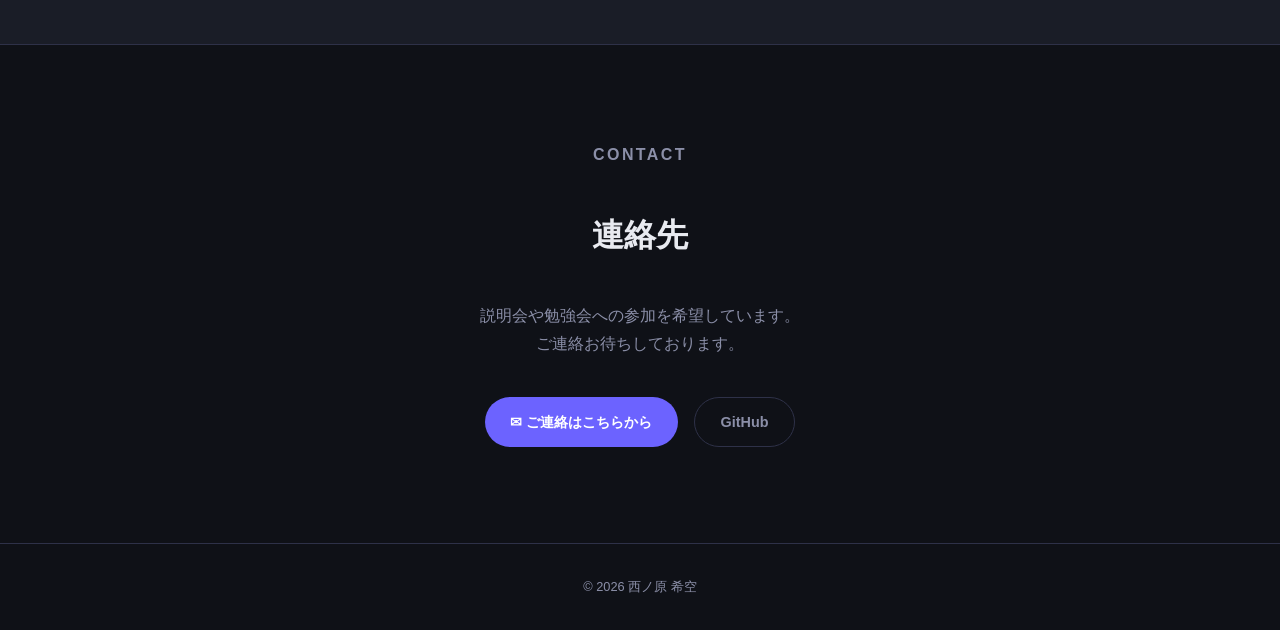
==== commit 38b8ab66: "update:delete slide" ====
--- a/index.html
+++ b/index.html
@@ -125,11 +125,6 @@
           ]'>
           <div class="work-media">
             <img class="slide-img slide-image" src="images/packet1.png" alt="企業ネットワーク設計 トポロジー">
-            <button class="slide-btn slide-prev" aria-label="前へ">&#8249;</button>
-            <button class="slide-btn slide-next" aria-label="次へ">&#8250;</button>
-            <div class="slide-dots">
-              <span class="dot active"></span>
-            </div>
           </div>
           <div class="work-content">
             <div class="work-title">企業ネットワーク設計・構築（Packet Tracer）</div>
@@ -214,28 +209,6 @@
   </footer>
 
   <script>
-    document.querySelectorAll('.work-card[data-slides]').forEach(function(card) {
-      var slides = JSON.parse(card.dataset.slides);
-      var img = card.querySelector('.slide-img');
-      var caption = card.querySelector('.slide-caption');
-      var dots = card.querySelectorAll('.dot');
-      var idx = 0;
-
-      function show(n) {
-        idx = (n + slides.length) % slides.length;
-        img.src = slides[idx].img;
-        img.alt = slides[idx].alt || '';
-        caption.textContent = slides[idx].caption;
-        dots.forEach(function(d, i) { d.classList.toggle('active', i === idx); });
-      }
-
-      card.querySelector('.slide-prev').addEventListener('click', function() { show(idx - 1); });
-      card.querySelector('.slide-next').addEventListener('click', function() { show(idx + 1); });
-      dots.forEach(function(d, i) { d.addEventListener('click', function() { show(i); }); });
-
-      show(0);
-    });
-
     // Lightbox
     var lightbox = document.getElementById('lightbox');
     var lightboxImg = document.getElementById('lightbox-img');
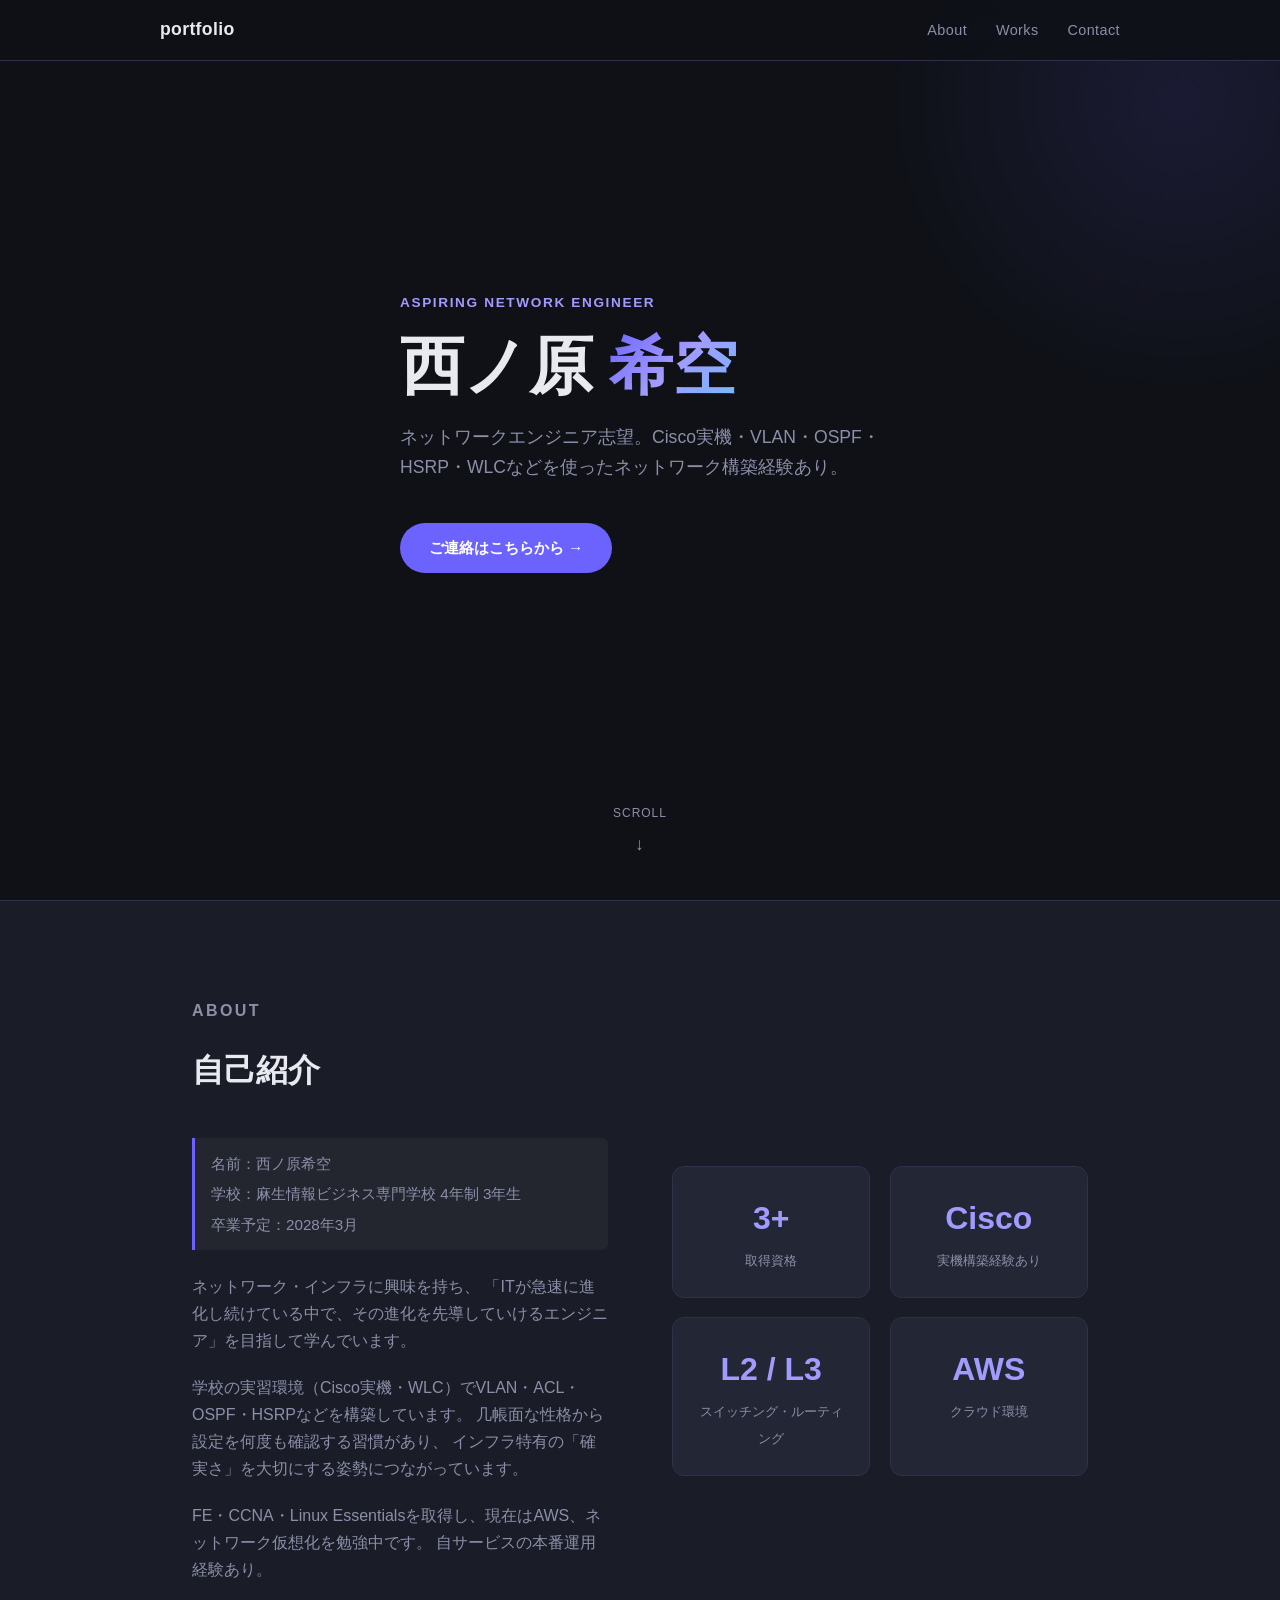
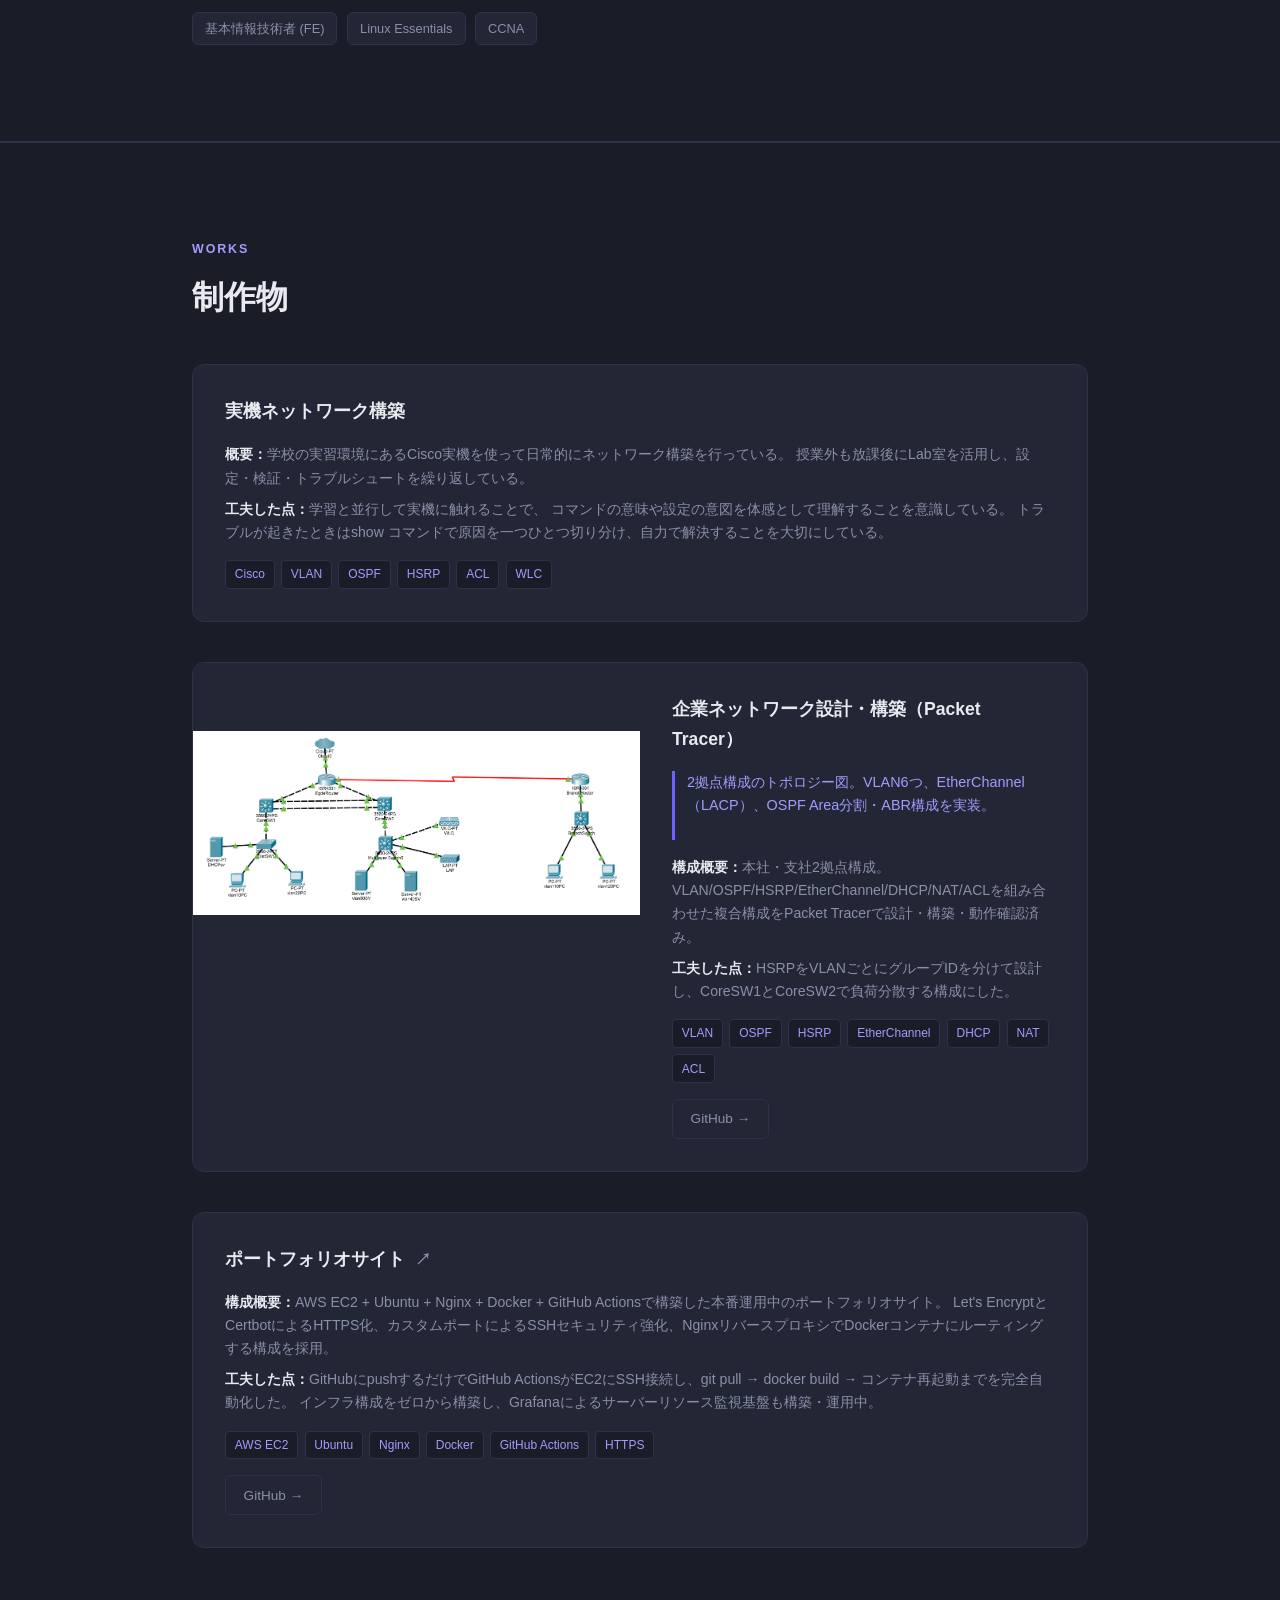
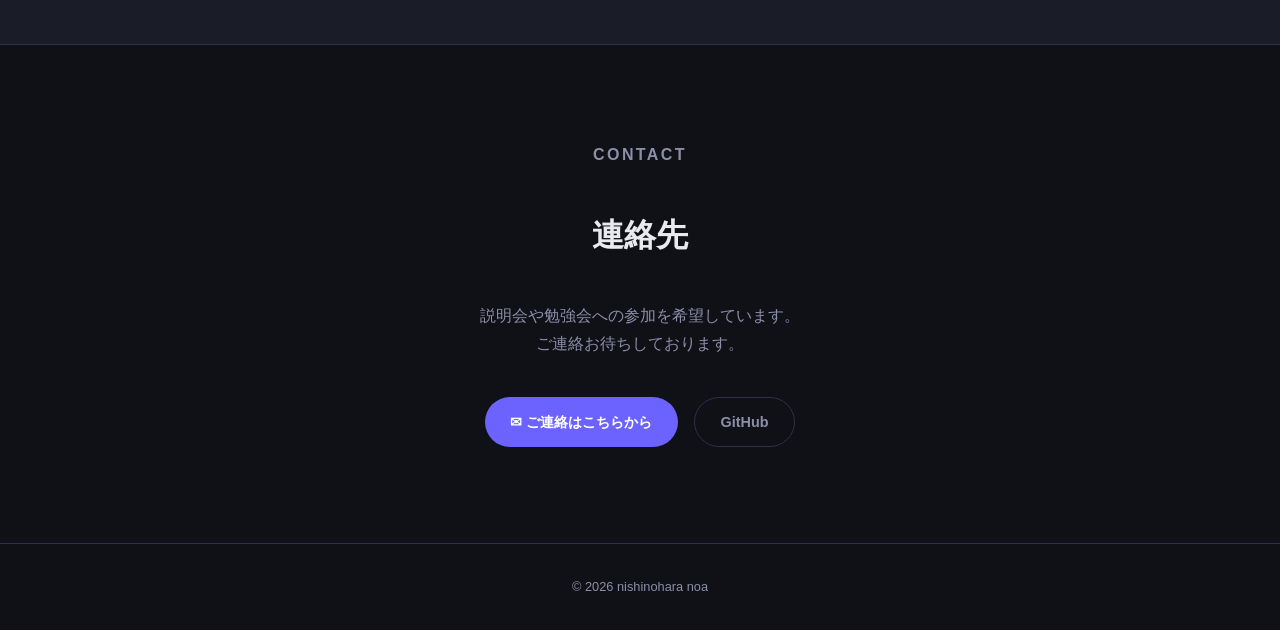
==== commit db8602cb: "ccna pass" ====
--- a/index.html
+++ b/index.html
@@ -3,7 +3,7 @@
 <head>
   <meta charset="UTF-8">
   <meta name="viewport" content="width=device-width, initial-scale=1.0">
-  <meta name="description" content="西ノ原 希空のポートフォリオ。ネットワークエンジニア志望。Cisco実機・VLAN・OSPF・HSRP・WLCを使ったネットワーク構築経験あり。CCST Networking取得・CCNA学習中。">
+  <meta name="description" content="西ノ原 希空のポートフォリオ。ネットワークエンジニア志望。Cisco実機・VLAN・OSPF・HSRP・WLCを使ったネットワーク構築経験あり。CCNA取得">
   <title>西ノ原 希空 — Portfolio</title>
   <link rel="stylesheet" href="style.css">
 </head>
@@ -58,13 +58,13 @@
             インフラ特有の「確実さ」を大切にする姿勢につながっています。
           </p>
           <p>
-            FE・CCST・Linux Essentialsを取得し、現在はCCNAとLPIC-1、AWSを勉強中です。
+            FE・CCNA・Linux Essentialsを取得し、現在はAWS、ネットワーク仮想化を勉強中です。
             自サービスの本番運用経験あり。
           </p>
           <div class="about-badges">
             <span class="badge">基本情報技術者 (FE)</span>
             <span class="badge">Linux Essentials</span>
-            <span class="badge">CCST Networking</span>
+            <span class="badge">CCNA</span>
           </div>
         </div>
         <div class="about-stats">
@@ -103,7 +103,7 @@
             <div class="work-details">
               <p><strong>概要：</strong>学校の実習環境にあるCisco実機を使って日常的にネットワーク構築を行っている。
 授業外も放課後にLab室を活用し、設定・検証・トラブルシュートを繰り返している。</p>
-	      <p><strong>工夫した点：</strong>CCNAの学習と並行して実機に触れることで、
+	      <p><strong>工夫した点：</strong>学習と並行して実機に触れることで、
 コマンドの意味や設定の意図を体感として理解することを意識している。
 トラブルが起きたときはshow コマンドで原因を一つひとつ切り分け、自力で解決することを大切にしている。</p>
             </div>
@@ -205,7 +205,7 @@
 
   <!-- Footer -->
   <footer>
-    <p>© 2026 西ノ原 希空</p>
+    <p>© 2026 nishinohara noa</p>
   </footer>
 
   <script>
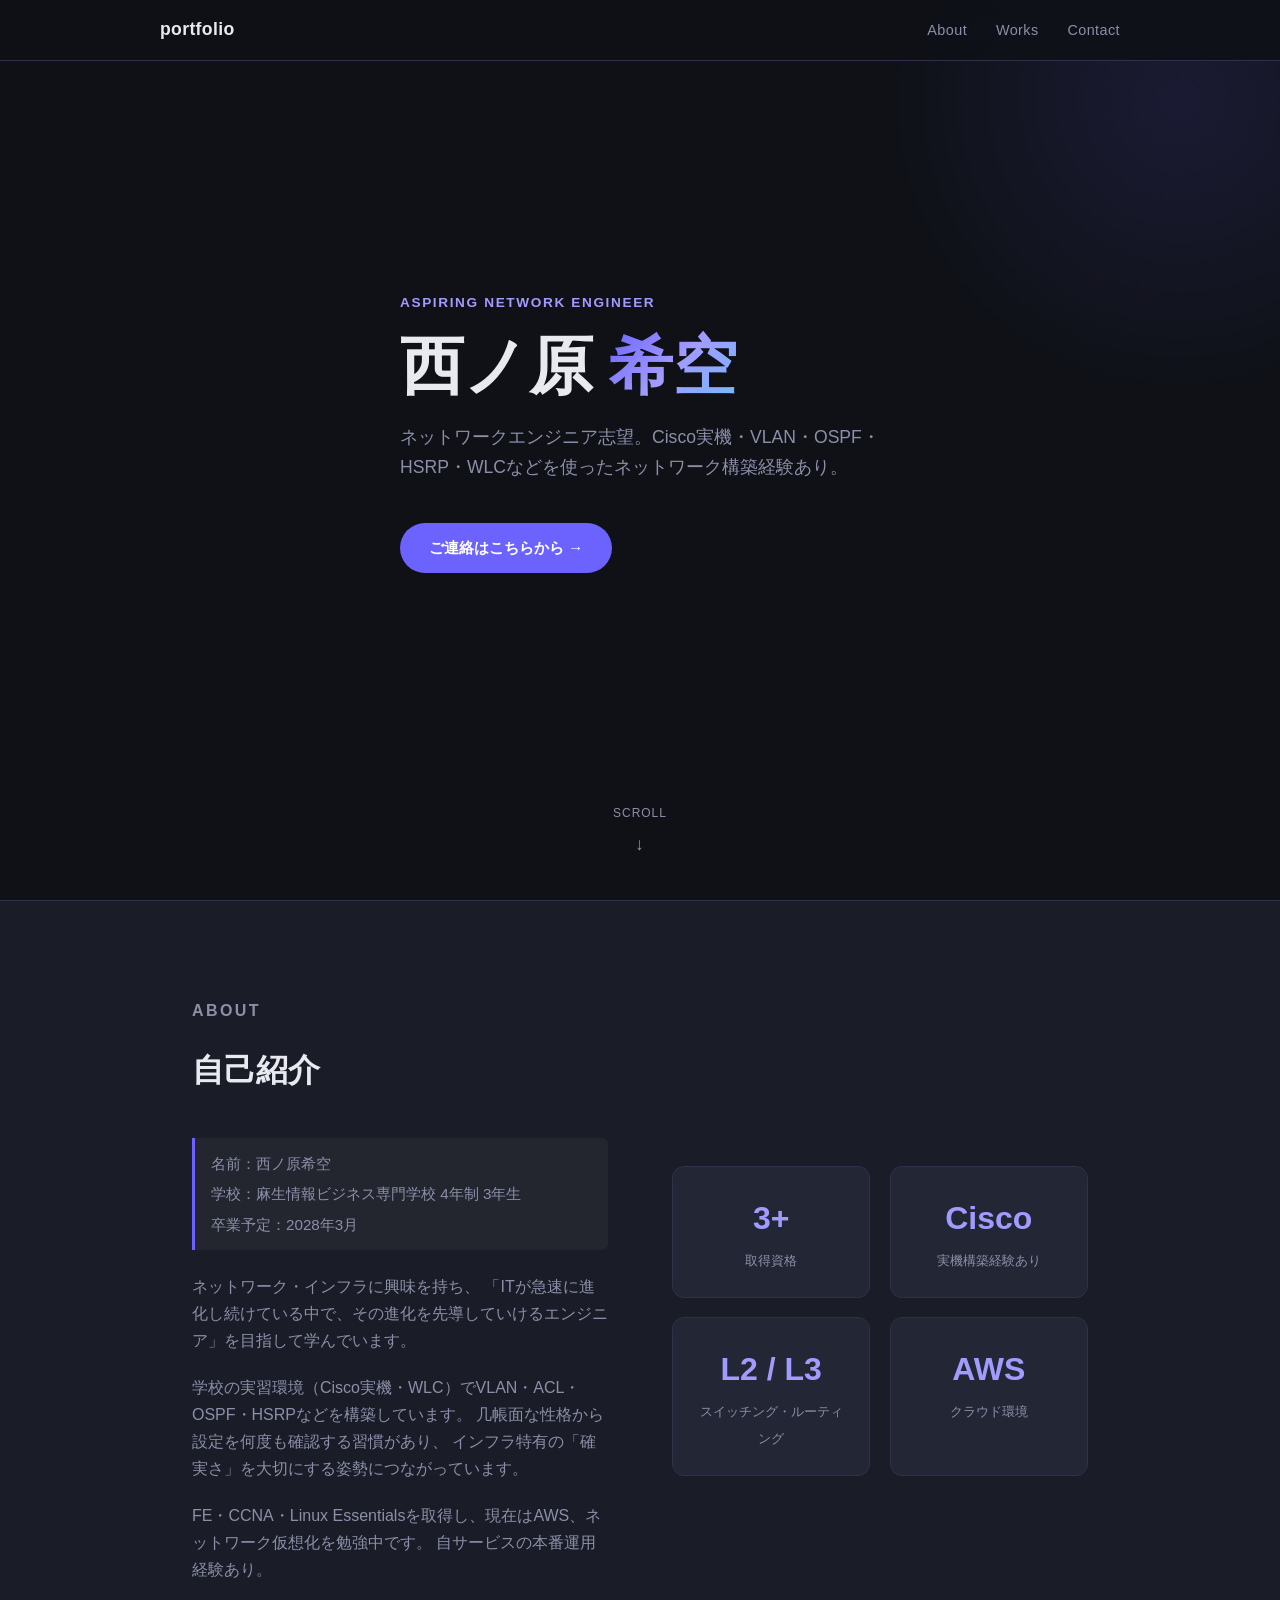
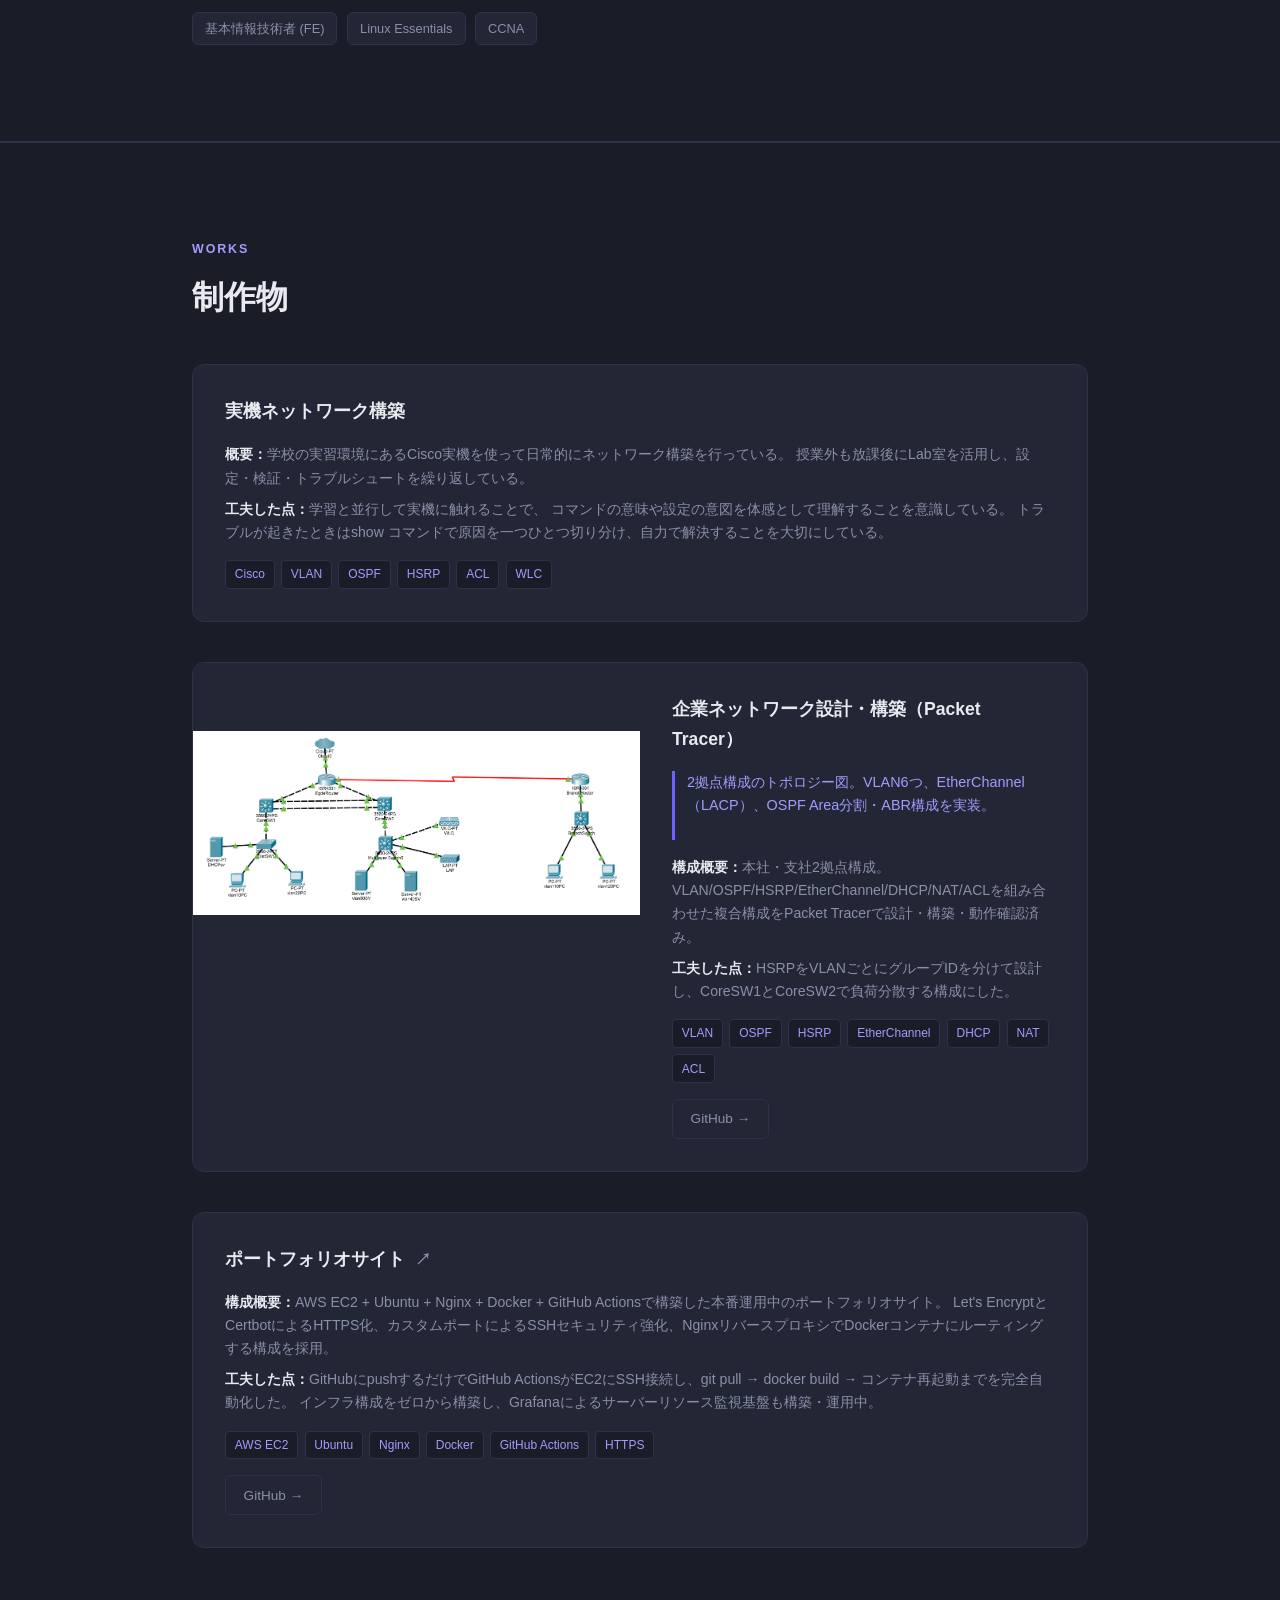
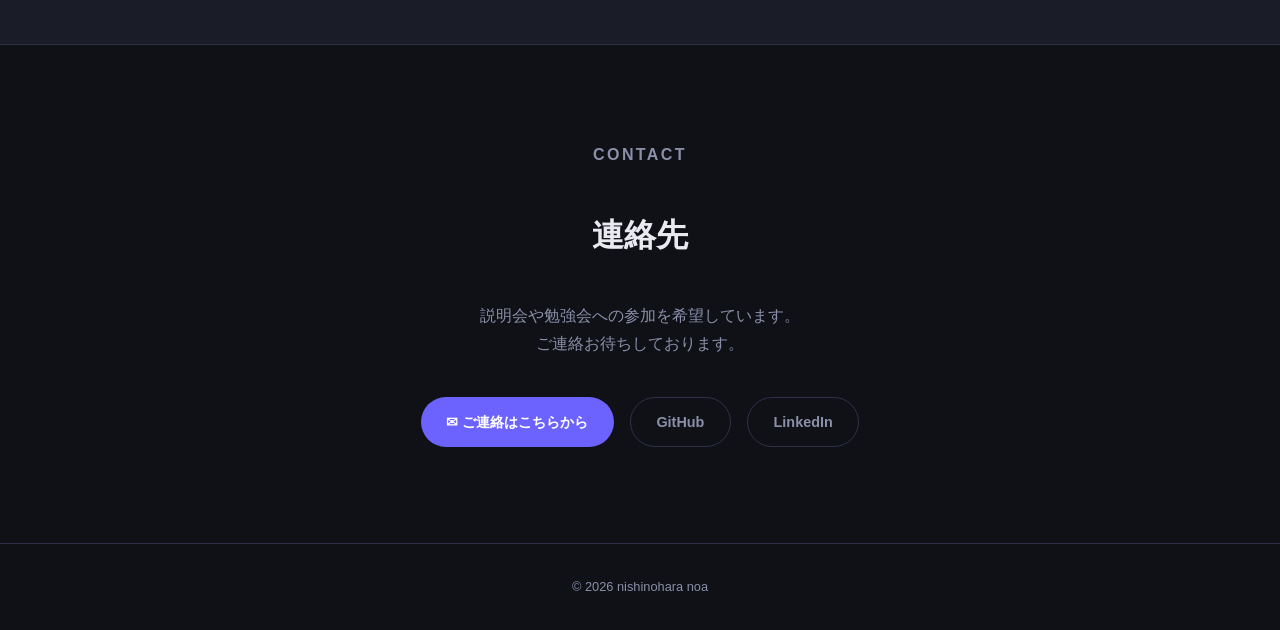
==== commit 0574fa56: "add:LinkedIn to contact section Co-Authored-By: Claude Sonnet 4.6 <noreply@anthropic.com>" ====
--- a/index.html
+++ b/index.html
@@ -192,6 +192,9 @@
           <a href="https://github.com/noaman121" target="_blank" rel="noopener" class="contact-btn secondary">
             GitHub
           </a>
+          <a href="https://www.linkedin.com/in/%E5%B8%8C%E7%A9%BA-%E8%A5%BF%E3%83%8E%E5%8E%9F-354360410/" target="_blank" rel="noopener" class="contact-btn secondary">
+            LinkedIn
+          </a>
         </div>
       </div>
     </div>
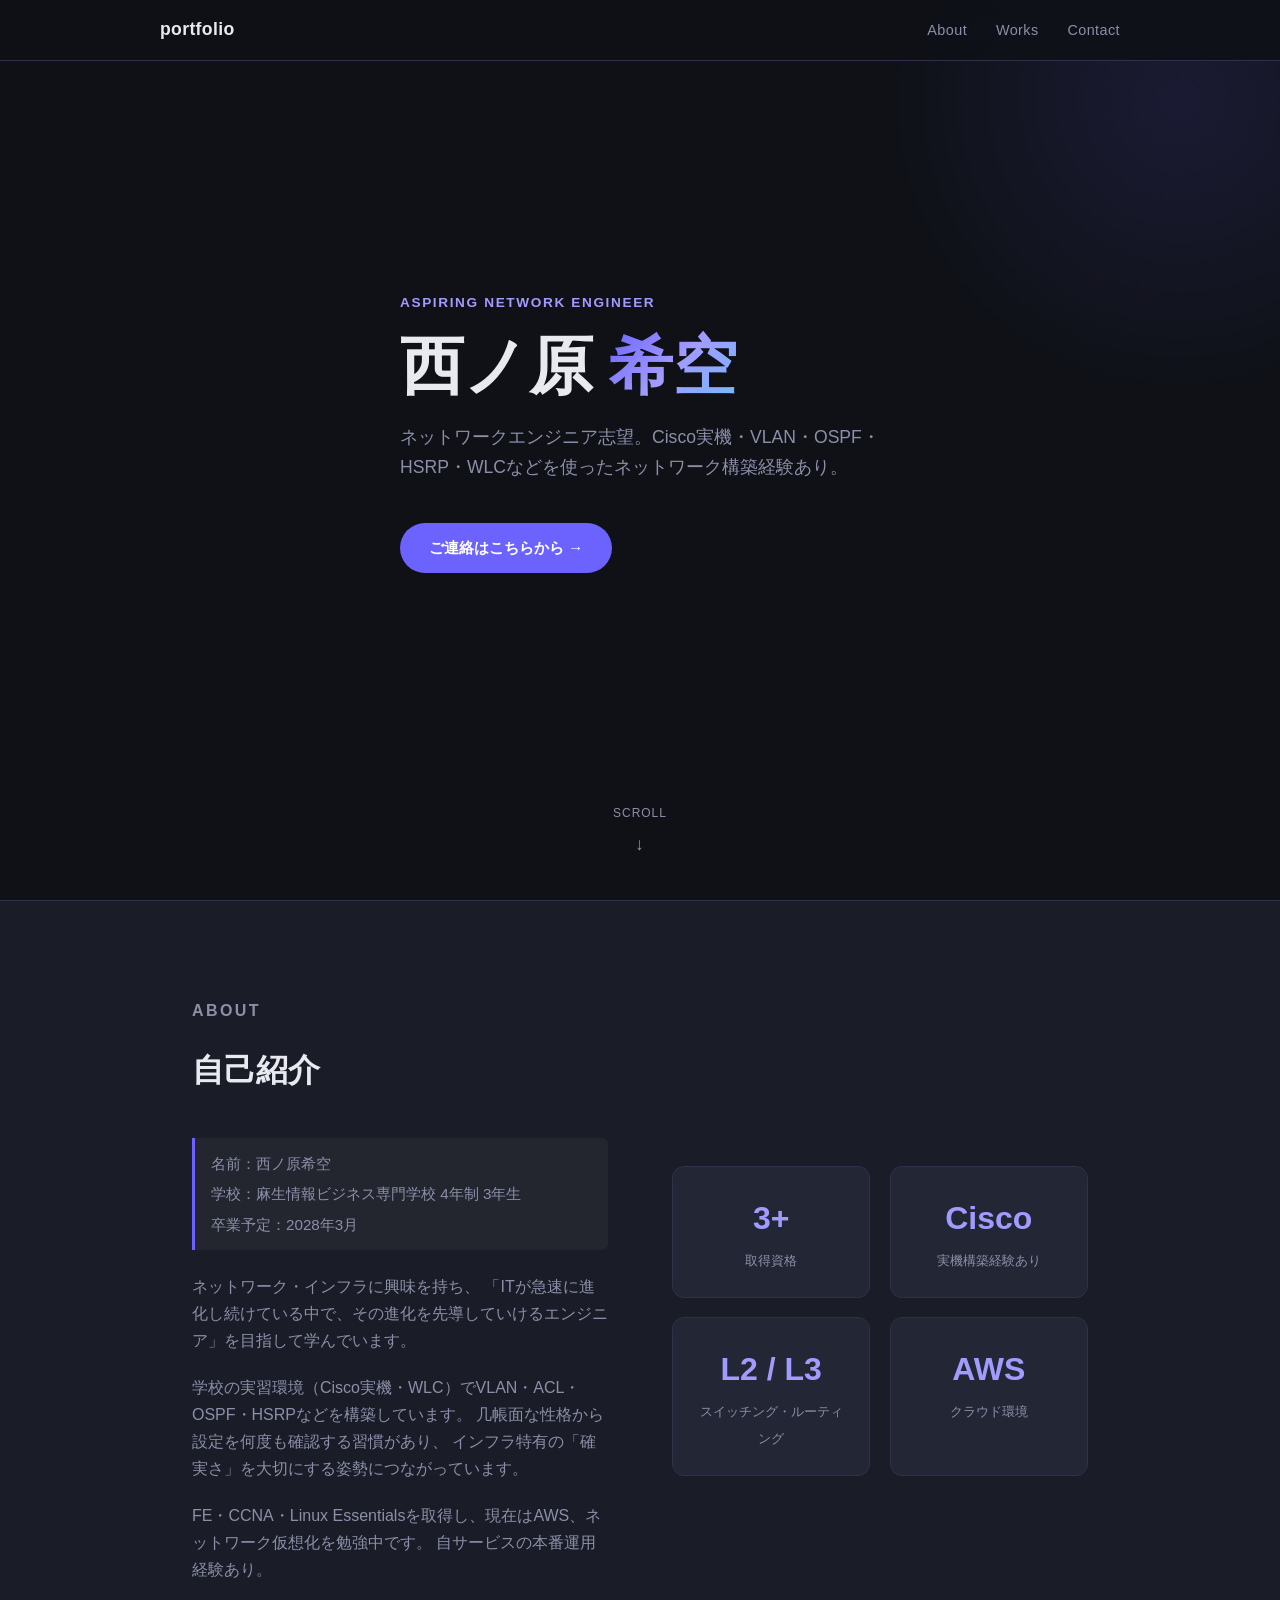
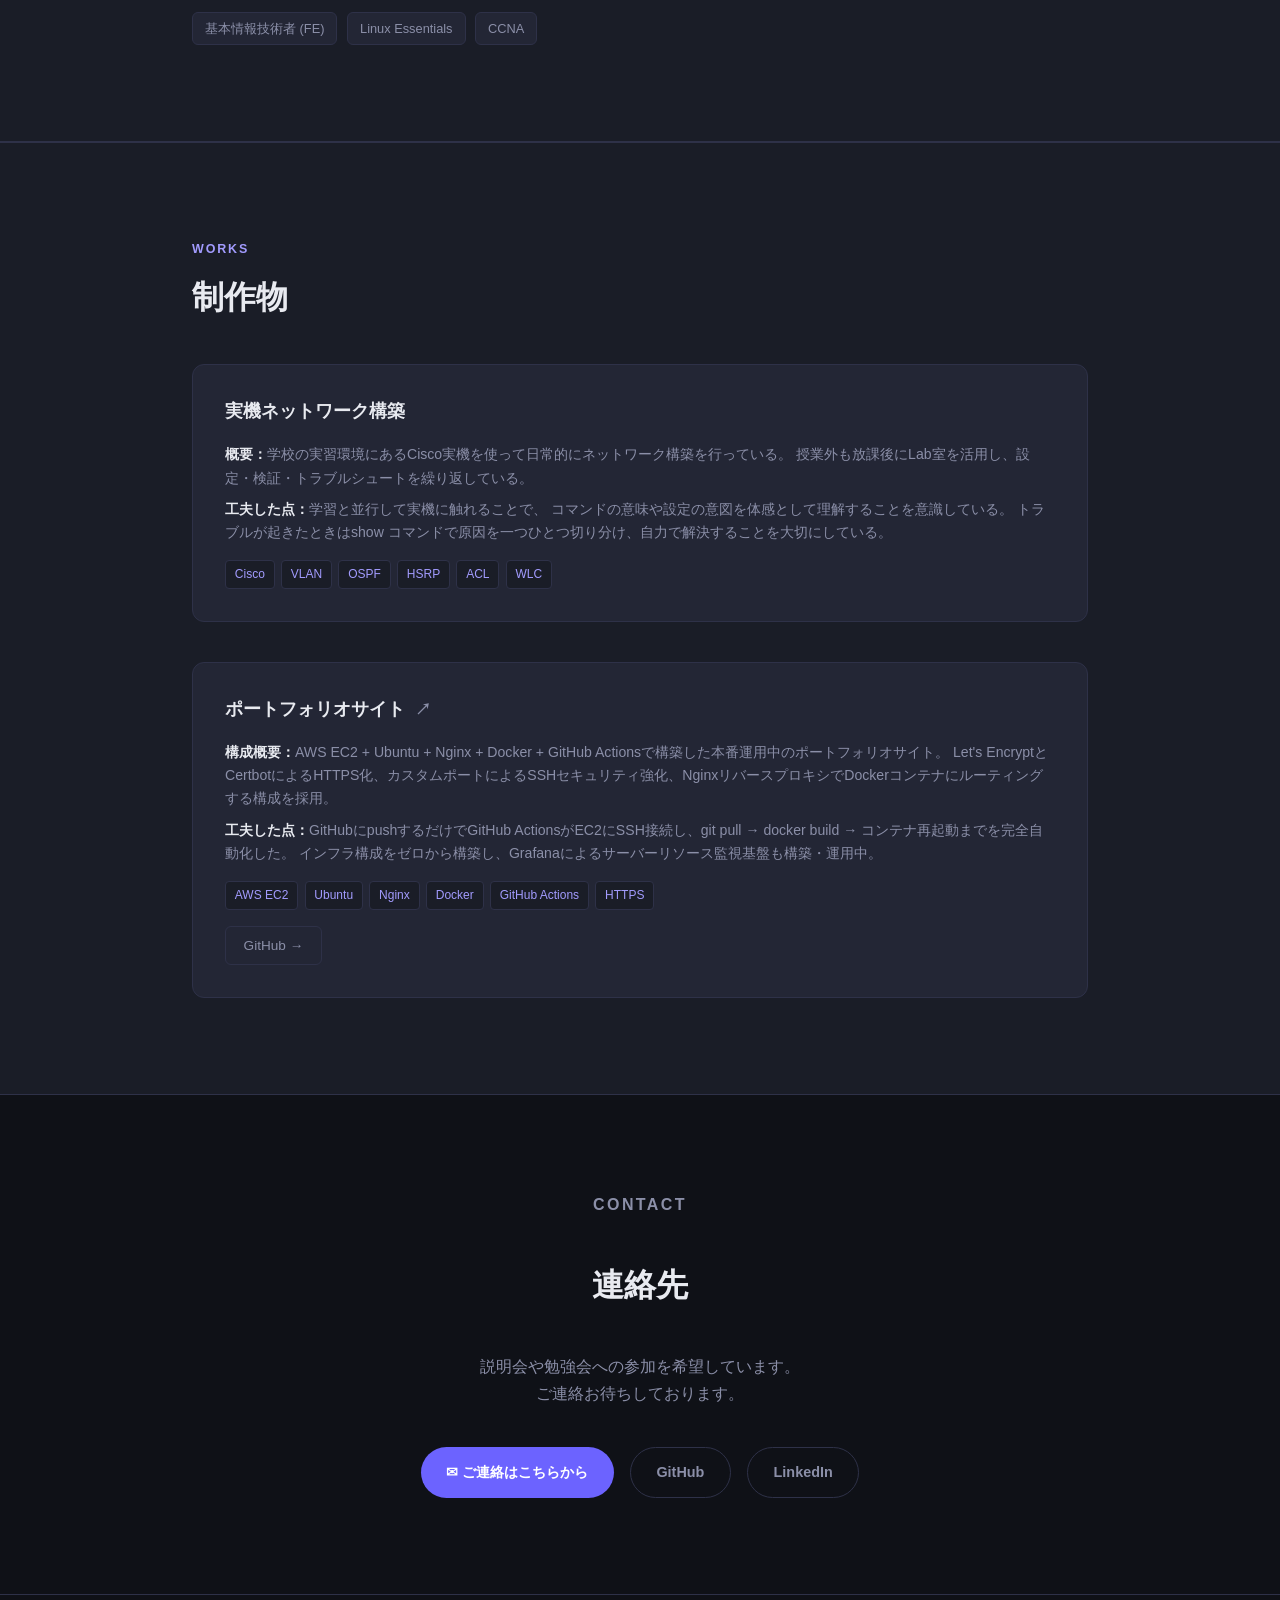
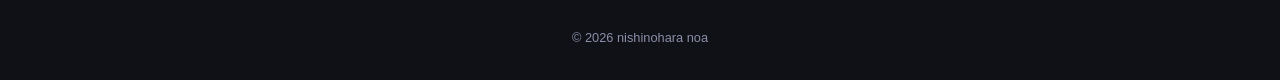
==== commit 75ff064a: "update index.html" ====
--- a/index.html
+++ b/index.html
@@ -6,6 +6,15 @@
   <meta name="description" content="西ノ原 希空のポートフォリオ。ネットワークエンジニア志望。Cisco実機・VLAN・OSPF・HSRP・WLCを使ったネットワーク構築経験あり。CCNA取得">
   <title>西ノ原 希空 — Portfolio</title>
   <link rel="stylesheet" href="style.css">
+  <!-- Google tag (gtag.js) -->
+  <script async src="https://www.googletagmanager.com/gtag/js?id=G-0H144CLMCR"></script>
+  <script>
+    window.dataLayer = window.dataLayer || [];
+    function gtag(){dataLayer.push(arguments);}
+    gtag('js', new Date());
+
+    gtag('config', 'G-0H144CLMCR');
+  </script>
 </head>
 <body>
 
@@ -118,36 +127,6 @@
           </div>
         </div>
 
-        <!-- 企業ネットワーク設計・構築 -->
-        <div class="work-card"
-          data-slides='[
-            {"img":"images/packet1.png","alt":"企業ネットワーク設計 トポロジー","caption":"2拠点構成のトポロジー図。VLAN6つ、EtherChannel（LACP）、OSPF Area分割・ABR構成を実装。"}
-          ]'>
-          <div class="work-media">
-            <img class="slide-img slide-image" src="images/packet1.png" alt="企業ネットワーク設計 トポロジー">
-          </div>
-          <div class="work-content">
-            <div class="work-title">企業ネットワーク設計・構築（Packet Tracer）</div>
-            <p class="slide-caption">2拠点構成のトポロジー図。VLAN6つ、EtherChannel（LACP）、OSPF Area分割・ABR構成を実装。</p>
-            <div class="work-details">
-              <p><strong>構成概要：</strong>本社・支社2拠点構成。VLAN/OSPF/HSRP/EtherChannel/DHCP/NAT/ACLを組み合わせた複合構成をPacket Tracerで設計・構築・動作確認済み。</p>
-              <p><strong>工夫した点：</strong>HSRPをVLANごとにグループIDを分けて設計し、CoreSW1とCoreSW2で負荷分散する構成にした。</p>
-            </div>
-            <div class="work-tags">
-              <span class="work-tag">VLAN</span>
-              <span class="work-tag">OSPF</span>
-              <span class="work-tag">HSRP</span>
-              <span class="work-tag">EtherChannel</span>
-              <span class="work-tag">DHCP</span>
-              <span class="work-tag">NAT</span>
-              <span class="work-tag">ACL</span>
-            </div>
-            <div class="work-links">
-              <a href="https://github.com/noaman121/PacketTracer" target="_blank" rel="noopener" class="work-btn">GitHub →</a>
-            </div>
-          </div>
-        </div>
-
         <!-- ポートフォリオサイト -->
         <div class="work-card work-card-full">
           <div class="work-content">
@@ -200,52 +179,10 @@
     </div>
   </section>
 
-  <!-- Lightbox -->
-  <div id="lightbox" role="dialog" aria-modal="true" aria-label="画像プレビュー">
-    <button id="lightbox-close" aria-label="閉じる">✕</button>
-    <img id="lightbox-img" src="" alt="">
-  </div>
-
   <!-- Footer -->
   <footer>
     <p>© 2026 nishinohara noa</p>
   </footer>
 
-  <script>
-    // Lightbox
-    var lightbox = document.getElementById('lightbox');
-    var lightboxImg = document.getElementById('lightbox-img');
-
-    function openLightbox(src, alt) {
-      lightboxImg.src = src;
-      lightboxImg.alt = alt || '';
-      lightbox.classList.add('open');
-      document.body.style.overflow = 'hidden';
-    }
-
-    function closeLightbox() {
-      lightbox.classList.remove('open');
-      document.body.style.overflow = '';
-    }
-
-    document.querySelectorAll('.slide-img').forEach(function(img) {
-      img.addEventListener('click', function(e) {
-        e.stopPropagation();
-        openLightbox(img.src, img.alt);
-      });
-    });
-
-    lightbox.addEventListener('click', closeLightbox);
-    lightboxImg.addEventListener('click', function(e) { e.stopPropagation(); });
-    document.getElementById('lightbox-close').addEventListener('click', function(e) {
-      e.stopPropagation();
-      closeLightbox();
-    });
-
-    document.addEventListener('keydown', function(e) {
-      if (e.key === 'Escape') closeLightbox();
-    });
-  </script>
-
 </body>
 </html>
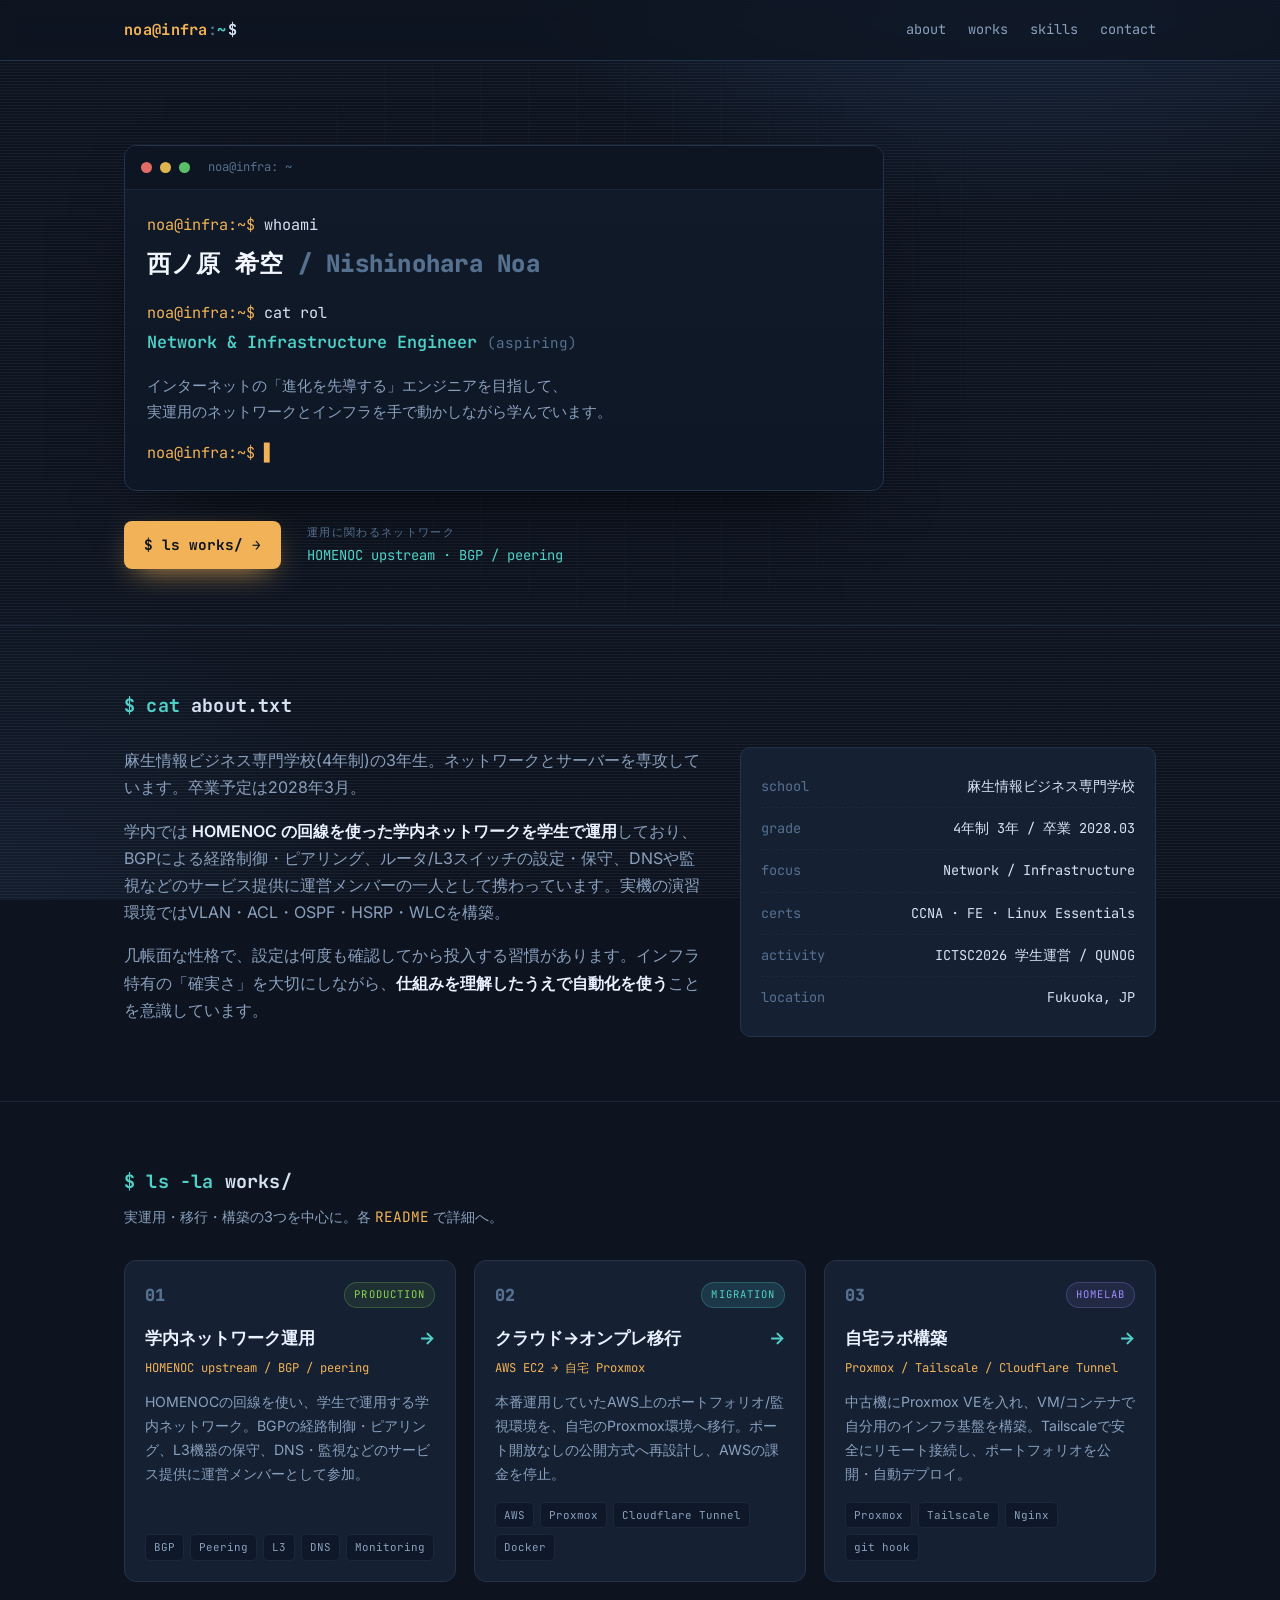
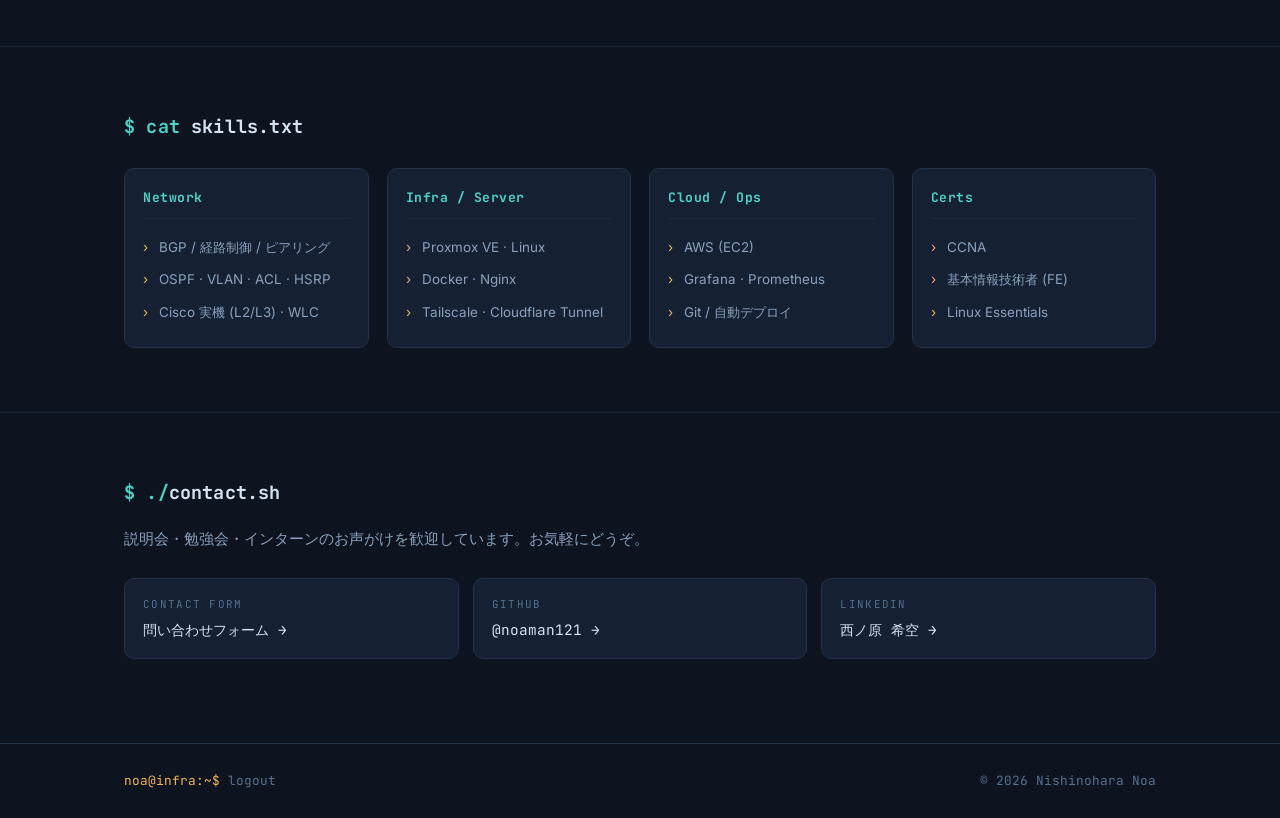
==== commit c1b38a92: "redesign: NOC console theme with works pages" ====
--- a/index.html
+++ b/index.html
@@ -1,188 +1,202 @@
 <!DOCTYPE html>
 <html lang="ja">
 <head>
-  <meta charset="UTF-8">
-  <meta name="viewport" content="width=device-width, initial-scale=1.0">
-  <meta name="description" content="西ノ原 希空のポートフォリオ。ネットワークエンジニア志望。Cisco実機・VLAN・OSPF・HSRP・WLCを使ったネットワーク構築経験あり。CCNA取得">
-  <title>西ノ原 希空 — Portfolio</title>
-  <link rel="stylesheet" href="style.css">
-  <!-- Google tag (gtag.js) -->
-  <script async src="https://www.googletagmanager.com/gtag/js?id=G-0H144CLMCR"></script>
-  <script>
-    window.dataLayer = window.dataLayer || [];
-    function gtag(){dataLayer.push(arguments);}
-    gtag('js', new Date());
-
-    gtag('config', 'G-0H144CLMCR');
-  </script>
+<meta charset="UTF-8">
+<meta name="viewport" content="width=device-width, initial-scale=1.0">
+<title>西ノ原 希空 — Network &amp; Infra Engineer</title>
+<meta name="description" content="西ノ原希空のポートフォリオ。ネットワーク・インフラエンジニア志望。HOMENOC回線を用いた学内ネットワークの実運用(BGP/ピアリング)、AWSから自宅Proxmoxへの移行、ホームラボ構築。CCNA/FE/Linux Essentials取得。">
+<link rel="preconnect" href="https://fonts.googleapis.com">
+<link rel="preconnect" href="https://fonts.gstatic.com" crossorigin>
+<link href="https://fonts.googleapis.com/css2?family=JetBrains+Mono:wght@400;500;700;800&family=Inter:wght@400;500;600;700&display=swap" rel="stylesheet">
+<link rel="stylesheet" href="style.css">
+<!-- Google tag (gtag.js) -->
+<script async src="https://www.googletagmanager.com/gtag/js?id=G-0H144CLMCR"></script>
+<script>
+  window.dataLayer = window.dataLayer || [];
+  function gtag(){dataLayer.push(arguments);}
+  gtag('js', new Date());
+
+  gtag('config', 'G-0H144CLMCR');
+</script>
 </head>
 <body>
-
-  <!-- Nav -->
-  <nav>
-    <div class="nav-inner">
-      <span class="nav-logo">portfolio</span>
-      <ul class="nav-links">
-        <li><a href="#about">About</a></li>
-        <li><a href="#works">Works</a></li>
-        <li><a href="#contact">Contact</a></li>
-      </ul>
-    </div>
-  </nav>
-
-  <!-- Hero -->
-  <section id="name">
-    <div class="container">
-      <p class="hero-eyebrow">Aspiring Network Engineer</p>
-      <h1 class="hero-name">
-        西ノ原 <span>希空</span>
-      </h1>
-      <p class="hero-tagline">
-        ネットワークエンジニア志望。Cisco実機・VLAN・OSPF・HSRP・WLCなどを使ったネットワーク構築経験あり。
-      </p>
-      <a href="#contact" class="hero-cta">ご連絡はこちらから →</a>
-    </div>
-    <div class="hero-scroll">SCROLL</div>
-  </section>
-
-  <!-- About -->
-  <section id="about">
-    <div class="container">
+<div class="scanline" aria-hidden="true"></div>
+
+<header class="site-header">
+  <div class="wrap header-inner">
+    <a class="brand" href="/">
+      <span class="brand-prompt">noa@infra</span><span class="brand-sep">:</span><span class="brand-path">~</span><span class="brand-cursor">$</span>
+    </a>
+    <nav class="nav">
+      <a href="#about">about</a>
+      <a href="#works">works</a>
+      <a href="#skills">skills</a>
+      <a href="#contact">contact</a>
+    </nav>
+  </div>
+</header>
+
+<main>
+  <!-- HERO -->
+  <section class="hero">
+    <div class="wrap">
+      <div class="term" role="img" aria-label="ターミナル風の自己紹介">
+        <div class="term-bar">
+          <span class="dot"></span><span class="dot"></span><span class="dot"></span>
+          <span class="term-title">noa@infra: ~</span>
+        </div>
+        <div class="term-body">
+          <p class="line"><span class="ps1">noa@infra:~$</span> <span class="typed" data-text="whoami"></span></p>
+          <p class="out name">西ノ原 希空 <span class="muted">/ Nishinohara Noa</span></p>
+          <p class="line"><span class="ps1">noa@infra:~$</span> <span class="typed2" data-text="cat role.txt"></span></p>
+          <p class="out role">Network &amp; Infrastructure Engineer <span class="aspiring">(aspiring)</span></p>
+          <p class="out tagline">インターネットの「進化を先導する」エンジニアを目指して、<br>実運用のネットワークとインフラを手で動かしながら学んでいます。</p>
+          <p class="line blinkline"><span class="ps1">noa@infra:~$</span> <span class="caret">▋</span></p>
+        </div>
+      </div>
+      <div class="hero-meta">
+        <a href="#works" class="cta">$ ls works/ →</a>
+        <div class="asn">
+          <span class="asn-label">運用に関わるネットワーク</span>
+          <span class="asn-val">HOMENOC upstream · BGP / peering</span>
+        </div>
+      </div>
+    </div>
+  </section>
+
+  <!-- ABOUT -->
+  <section id="about" class="section">
+    <div class="wrap">
+      <h2 class="sec-head"><span class="sec-cmd">$ cat</span> about.txt</h2>
       <div class="about-grid">
         <div class="about-text">
-          <p class="section-label">About</p>
-          <h2 class="section-title">自己紹介</h2>
-          <div class="profile">
-            <p>名前：西ノ原希空</p>
-            <p>学校：麻生情報ビジネス専門学校 4年制 3年生</p>
-            <p>卒業予定：2028年3月</p>
+          <p>麻生情報ビジネス専門学校(4年制)の3年生。ネットワークとサーバーを専攻しています。卒業予定は2028年3月。</p>
+          <p>学内では <strong>HOMENOC の回線を使った学内ネットワークを学生で運用</strong>しており、BGPによる経路制御・ピアリング、ルータ/L3スイッチの設定・保守、DNSや監視などのサービス提供に運営メンバーの一人として携わっています。実機の演習環境ではVLAN・ACL・OSPF・HSRP・WLCを構築。</p>
+          <p>几帳面な性格で、設定は何度も確認してから投入する習慣があります。インフラ特有の「確実さ」を大切にしながら、<strong>仕組みを理解したうえで自動化を使う</strong>ことを意識しています。</p>
+        </div>
+        <div class="about-card">
+          <div class="card-row"><span class="k">school</span><span class="v">麻生情報ビジネス専門学校</span></div>
+          <div class="card-row"><span class="k">grade</span><span class="v">4年制 3年 / 卒業 2028.03</span></div>
+          <div class="card-row"><span class="k">focus</span><span class="v">Network / Infrastructure</span></div>
+          <div class="card-row"><span class="k">certs</span><span class="v">CCNA · FE · Linux Essentials</span></div>
+          <div class="card-row"><span class="k">activity</span><span class="v">ICTSC2026 学生運営 / QUNOG</span></div>
+          <div class="card-row"><span class="k">location</span><span class="v">Fukuoka, JP</span></div>
+        </div>
+      </div>
+    </div>
+  </section>
+
+  <!-- WORKS -->
+  <section id="works" class="section">
+    <div class="wrap">
+      <h2 class="sec-head"><span class="sec-cmd">$ ls -la</span> works/</h2>
+      <p class="sec-note">実運用・移行・構築の3つを中心に。各 <span class="mono">README</span> で詳細へ。</p>
+
+      <div class="works">
+        <a class="work" href="works/asobinoc.html">
+          <div class="work-top">
+            <span class="work-idx">01</span>
+            <span class="work-tag tag-live">production</span>
           </div>
-          <p>
-            ネットワーク・インフラに興味を持ち、
-            「ITが急速に進化し続けている中で、その進化を先導していけるエンジニア」を目指して学んでいます。
-          </p>
-          <p>
-            学校の実習環境（Cisco実機・WLC）でVLAN・ACL・OSPF・HSRPなどを構築しています。
-            几帳面な性格から設定を何度も確認する習慣があり、
-            インフラ特有の「確実さ」を大切にする姿勢につながっています。
-          </p>
-          <p>
-            FE・CCNA・Linux Essentialsを取得し、現在はAWS、ネットワーク仮想化を勉強中です。
-            自サービスの本番運用経験あり。
-          </p>
-          <div class="about-badges">
-            <span class="badge">基本情報技術者 (FE)</span>
-            <span class="badge">Linux Essentials</span>
-            <span class="badge">CCNA</span>
+          <h3 class="work-title">学内ネットワーク運用 <span class="arrow">→</span></h3>
+          <p class="work-sub">HOMENOC upstream / BGP / peering</p>
+          <p class="work-desc">HOMENOCの回線を使い、学生で運用する学内ネットワーク。BGPの経路制御・ピアリング、L3機器の保守、DNS・監視などのサービス提供に運営メンバーとして参加。</p>
+          <div class="work-stack"><span>BGP</span><span>Peering</span><span>L3</span><span>DNS</span><span>Monitoring</span></div>
+        </a>
+
+        <a class="work" href="works/migration.html">
+          <div class="work-top">
+            <span class="work-idx">02</span>
+            <span class="work-tag tag-infra">migration</span>
           </div>
-        </div>
-        <div class="about-stats">
-          <div class="stat-card">
-            <span class="stat-number">3+</span>
-            <span class="stat-label">取得資格</span>
+          <h3 class="work-title">クラウド→オンプレ移行 <span class="arrow">→</span></h3>
+          <p class="work-sub">AWS EC2 → 自宅 Proxmox</p>
+          <p class="work-desc">本番運用していたAWS上のポートフォリオ/監視環境を、自宅のProxmox環境へ移行。ポート開放なしの公開方式へ再設計し、AWSの課金を停止。</p>
+          <div class="work-stack"><span>AWS</span><span>Proxmox</span><span>Cloudflare Tunnel</span><span>Docker</span></div>
+        </a>
+
+        <a class="work" href="works/homelab.html">
+          <div class="work-top">
+            <span class="work-idx">03</span>
+            <span class="work-tag tag-build">homelab</span>
           </div>
-          <div class="stat-card">
-            <span class="stat-number">Cisco</span>
-            <span class="stat-label">実機構築経験あり</span>
-          </div>
-          <div class="stat-card">
-            <span class="stat-number">L2 / L3</span>
-            <span class="stat-label">スイッチング・ルーティング</span>
-          </div>
-          <div class="stat-card">
-            <span class="stat-number">AWS</span>
-            <span class="stat-label">クラウド環境</span>
-          </div>
-        </div>
-      </div>
-    </div>
-  </section>
-
-  <!-- Works -->
-  <section id="works">
-    <div class="container">
-      <p class="section-label">Works</p>
-      <h2 class="section-title">制作物</h2>
-      <div class="works-list">
-
-        <!-- 実機ネットワーク構築 -->
-        <div class="work-card work-card-full">
-          <div class="work-content">
-            <div class="work-title">実機ネットワーク構築</div>
-            <div class="work-details">
-              <p><strong>概要：</strong>学校の実習環境にあるCisco実機を使って日常的にネットワーク構築を行っている。
-授業外も放課後にLab室を活用し、設定・検証・トラブルシュートを繰り返している。</p>
-	      <p><strong>工夫した点：</strong>学習と並行して実機に触れることで、
-コマンドの意味や設定の意図を体感として理解することを意識している。
-トラブルが起きたときはshow コマンドで原因を一つひとつ切り分け、自力で解決することを大切にしている。</p>
-            </div>
-            <div class="work-tags">
-              <span class="work-tag">Cisco</span>
-              <span class="work-tag">VLAN</span>
-              <span class="work-tag">OSPF</span>
-              <span class="work-tag">HSRP</span>
-              <span class="work-tag">ACL</span>
-              <span class="work-tag">WLC</span>
-            </div>
-          </div>
-        </div>
-
-        <!-- ポートフォリオサイト -->
-        <div class="work-card work-card-full">
-          <div class="work-content">
-            <div class="work-title">ポートフォリオサイト <span class="work-link-icon">↗</span></div>
-            <div class="work-details">
-              <p><strong>構成概要：</strong>AWS EC2 + Ubuntu + Nginx + Docker + GitHub Actionsで構築した本番運用中のポートフォリオサイト。
-Let's EncryptとCertbotによるHTTPS化、カスタムポートによるSSHセキュリティ強化、NginxリバースプロキシでDockerコンテナにルーティングする構成を採用。</p>
-              <p><strong>工夫した点：</strong>GitHubにpushするだけでGitHub ActionsがEC2にSSH接続し、git pull → docker build → コンテナ再起動までを完全自動化した。
-インフラ構成をゼロから構築し、Grafanaによるサーバーリソース監視基盤も構築・運用中。</p>
-            </div>
-            <div class="work-tags">
-              <span class="work-tag">AWS EC2</span>
-              <span class="work-tag">Ubuntu</span>
-              <span class="work-tag">Nginx</span>
-              <span class="work-tag">Docker</span>
-              <span class="work-tag">GitHub Actions</span>
-              <span class="work-tag">HTTPS</span>
-            </div>
-            <div class="work-links">
-              <a href="https://github.com/noaman121/my-web-app" target="_blank" rel="noopener" class="work-btn">GitHub →</a>
-            </div>
-          </div>
-        </div>
-
-      </div>
-    </div>
-  </section>
-
-  <!-- Contact -->
-  <section id="contact">
-    <div class="container">
-      <div class="contact-inner">
-        <p class="section-label">Contact</p>
-        <h2 class="section-title">連絡先</h2>
-        <p>
-          説明会や勉強会への参加を希望しています。<br>ご連絡お待ちしております。
-        </p>
-        <div class="contact-links">
-          <a href="https://docs.google.com/forms/d/e/1FAIpQLSfLf1966-ZBNXzrhzg45DHcU0etfNK1nMT0y8RyME9CR3g00A/viewform?usp=publish-editor" target="_blank" rel="noopener" class="contact-btn primary">
-            ✉ ご連絡はこちらから
-          </a>
-          <a href="https://github.com/noaman121" target="_blank" rel="noopener" class="contact-btn secondary">
-            GitHub
-          </a>
-          <a href="https://www.linkedin.com/in/%E5%B8%8C%E7%A9%BA-%E8%A5%BF%E3%83%8E%E5%8E%9F-354360410/" target="_blank" rel="noopener" class="contact-btn secondary">
-            LinkedIn
-          </a>
-        </div>
-      </div>
-    </div>
-  </section>
-
-  <!-- Footer -->
-  <footer>
-    <p>© 2026 nishinohara noa</p>
-  </footer>
-
+          <h3 class="work-title">自宅ラボ構築 <span class="arrow">→</span></h3>
+          <p class="work-sub">Proxmox / Tailscale / Cloudflare Tunnel</p>
+          <p class="work-desc">中古機にProxmox VEを入れ、VM/コンテナで自分用のインフラ基盤を構築。Tailscaleで安全にリモート接続し、ポートフォリオを公開・自動デプロイ。</p>
+          <div class="work-stack"><span>Proxmox</span><span>Tailscale</span><span>Nginx</span><span>git hook</span></div>
+        </a>
+      </div>
+    </div>
+  </section>
+
+  <!-- SKILLS -->
+  <section id="skills" class="section">
+    <div class="wrap">
+      <h2 class="sec-head"><span class="sec-cmd">$ cat</span> skills.txt</h2>
+      <div class="skills-grid">
+        <div class="skill-col">
+          <h4 class="skill-h">Network</h4>
+          <ul>
+            <li>BGP / 経路制御 / ピアリング</li>
+            <li>OSPF · VLAN · ACL · HSRP</li>
+            <li>Cisco 実機 (L2/L3) · WLC</li>
+          </ul>
+        </div>
+        <div class="skill-col">
+          <h4 class="skill-h">Infra / Server</h4>
+          <ul>
+            <li>Proxmox VE · Linux</li>
+            <li>Docker · Nginx</li>
+            <li>Tailscale · Cloudflare Tunnel</li>
+          </ul>
+        </div>
+        <div class="skill-col">
+          <h4 class="skill-h">Cloud / Ops</h4>
+          <ul>
+            <li>AWS (EC2)</li>
+            <li>Grafana · Prometheus</li>
+            <li>Git / 自動デプロイ</li>
+          </ul>
+        </div>
+        <div class="skill-col">
+          <h4 class="skill-h">Certs</h4>
+          <ul>
+            <li>CCNA</li>
+            <li>基本情報技術者 (FE)</li>
+            <li>Linux Essentials</li>
+          </ul>
+        </div>
+      </div>
+    </div>
+  </section>
+
+  <!-- CONTACT -->
+  <section id="contact" class="section">
+    <div class="wrap">
+      <h2 class="sec-head"><span class="sec-cmd">$ ./</span>contact.sh</h2>
+      <p class="contact-lead">説明会・勉強会・インターンのお声がけを歓迎しています。お気軽にどうぞ。</p>
+      <div class="contact-links">
+        <a class="clink" href="https://docs.google.com/forms/d/e/1FAIpQLSfLf1966-ZBNXzrhzg45DHcU0etfNK1nMT0y8RyME9CR3g00A/viewform" target="_blank" rel="noopener">
+          <span class="clink-k">contact form</span><span class="clink-v">問い合わせフォーム →</span>
+        </a>
+        <a class="clink" href="https://github.com/noaman121" target="_blank" rel="noopener">
+          <span class="clink-k">github</span><span class="clink-v">@noaman121 →</span>
+        </a>
+        <a class="clink" href="https://www.linkedin.com/in/%E5%B8%8C%E7%A9%BA-%E8%A5%BF%E3%83%8E%E5%8E%9F-354360410/" target="_blank" rel="noopener">
+          <span class="clink-k">linkedin</span><span class="clink-v">西ノ原 希空 →</span>
+        </a>
+      </div>
+    </div>
+  </section>
+</main>
+
+<footer class="site-footer">
+  <div class="wrap footer-inner">
+    <span class="foot-prompt">noa@infra:~$ <span class="muted">logout</span></span>
+    <span class="foot-copy">© 2026 Nishinohara Noa</span>
+  </div>
+</footer>
+
+<script src="main.js"></script>
 </body>
 </html>
--- a/style.css
+++ b/style.css
@@ -1,668 +1,300 @@
-/* ===== Reset & Base ===== */
-*, *::before, *::after {
-  box-sizing: border-box;
-  margin: 0;
-  padding: 0;
-}
-
-:root {
-  --bg: #0f1117;
-  --surface: #1a1d27;
-  --surface-2: #232635;
-  --accent: #6c63ff;
-  --accent-light: #a29bfe;
-  --text: #e8eaf0;
-  --text-muted: #8b8fa8;
-  --border: #2e3148;
-  --radius: 12px;
-  --transition: 0.25s ease;
-}
-
-html {
-  scroll-behavior: smooth;
-}
-
-body {
-  font-family: 'Segoe UI', 'Hiragino Sans', 'Yu Gothic', sans-serif;
-  background-color: var(--bg);
-  color: var(--text);
-  line-height: 1.7;
-  font-size: 16px;
-}
-
-a {
-  color: var(--accent-light);
-  text-decoration: none;
-  transition: color var(--transition);
-}
-
-a:hover {
-  color: #fff;
-}
-
-/* ===== Nav ===== */
-nav {
-  position: fixed;
-  top: 0;
-  width: 100%;
-  background: rgba(15, 17, 23, 0.85);
-  backdrop-filter: blur(12px);
-  -webkit-backdrop-filter: blur(12px);
-  border-bottom: 1px solid var(--border);
-  z-index: 100;
-  padding: 0 2rem;
-}
-
-.nav-inner {
-  max-width: 960px;
-  margin: 0 auto;
-  display: flex;
-  align-items: center;
-  justify-content: space-between;
-  height: 60px;
-}
-
-.nav-logo {
-  font-weight: 700;
-  font-size: 1.1rem;
-  color: var(--text);
-  letter-spacing: 0.02em;
-}
-
-.nav-links {
-  display: flex;
-  gap: 1.8rem;
-  list-style: none;
-}
-
-.nav-links a {
-  font-size: 0.9rem;
-  color: var(--text-muted);
-  letter-spacing: 0.03em;
-  transition: color var(--transition);
-}
-
-.nav-links a:hover {
-  color: var(--text);
-}
-
-/* ===== Layout ===== */
-.container {
-  max-width: 960px;
-  margin: 0 auto;
-  padding: 0 2rem;
-}
-
-section {
-  padding: 6rem 0;
-}
-
-.section-label {
-  font-size: 0.78rem;
-  font-weight: 700;
-  letter-spacing: 0.15em;
-  text-transform: uppercase;
-  color: var(--accent-light);
-  margin-bottom: 0.6rem;
-}
-
-.section-title {
-  font-size: 2rem;
-  font-weight: 800;
-  margin-bottom: 2.5rem;
-  color: var(--text);
-}
-
-/* ===== Hero ===== */
-#name {
-  min-height: 100vh;
-  display: flex;
-  align-items: center;
-  padding-top: 60px;
-  position: relative;
-  overflow: hidden;
-}
-
-#name::before {
-  content: '';
-  position: absolute;
-  top: -200px;
-  right: -200px;
-  width: 600px;
-  height: 600px;
-  background: radial-gradient(circle, rgba(108, 99, 255, 0.12) 0%, transparent 70%);
-  pointer-events: none;
-}
-
-.hero-eyebrow {
-  font-size: 0.85rem;
-  font-weight: 600;
-  letter-spacing: 0.12em;
-  color: var(--accent-light);
-  text-transform: uppercase;
-  margin-bottom: 1rem;
-}
-
-.hero-name {
-  font-size: clamp(2.4rem, 6vw, 4rem);
-  font-weight: 900;
-  line-height: 1.15;
-  margin-bottom: 1.2rem;
-  letter-spacing: -0.01em;
-}
-
-.hero-name span {
-  background: linear-gradient(135deg, #6c63ff, #a29bfe, #74b9ff);
-  -webkit-background-clip: text;
-  -webkit-text-fill-color: transparent;
-  background-clip: text;
-}
-
-.hero-tagline {
-  font-size: 1.1rem;
-  color: var(--text-muted);
-  max-width: 480px;
-  margin-bottom: 2.5rem;
-}
-
-.hero-cta {
-  display: inline-flex;
-  align-items: center;
-  gap: 0.5rem;
-  background: var(--accent);
-  color: #fff;
-  padding: 0.75rem 1.8rem;
-  border-radius: 50px;
-  font-weight: 600;
-  font-size: 0.95rem;
-  transition: background var(--transition), transform var(--transition);
-}
-
-.hero-cta:hover {
-  background: var(--accent-light);
-  color: #fff;
-  transform: translateY(-2px);
-}
-
-.hero-scroll {
-  position: absolute;
-  bottom: 2.5rem;
-  left: 50%;
-  transform: translateX(-50%);
-  display: flex;
-  flex-direction: column;
-  align-items: center;
-  gap: 0.4rem;
-  font-size: 0.75rem;
-  color: var(--text-muted);
-  letter-spacing: 0.08em;
-  animation: bounce 2s infinite;
-}
-
-.hero-scroll::after {
-  content: '↓';
-  font-size: 1.1rem;
-}
-
-@keyframes bounce {
-  0%, 100% { transform: translateX(-50%) translateY(0); }
-  50% { transform: translateX(-50%) translateY(6px); }
-}
-
-/* ===== About ===== */
-#about {
-  background: var(--surface);
-  border-top: 1px solid var(--border);
-  border-bottom: 1px solid var(--border);
-}
-
-.about-grid {
-  display: grid;
-  grid-template-columns: 1fr 1fr;
-  gap: 4rem;
-  align-items: center;
-}
-
-.about-text p {
-  color: var(--text-muted);
-  margin-bottom: 1.2rem;
-  font-size: 1rem;
-}
-
-.about-text p:last-child {
-  margin-bottom: 0;
-}
-
-.profile {
-  background: rgba(255, 255, 255, 0.04);
-  border-left: 3px solid var(--accent);
-  padding: 0.8rem 1rem;
-  border-radius: 0 6px 6px 0;
-  margin-bottom: 1.4rem;
-}
-
-.profile p {
-  color: var(--text-muted);
-  margin-bottom: 0.3rem;
-  font-size: 0.95rem;
-}
-
-.profile p:last-child {
-  margin-bottom: 0;
-}
-
-.about-badges {
-  display: flex;
-  flex-wrap: wrap;
-  gap: 0.6rem;
-  margin-top: 1.8rem;
-}
-
-.badge {
-  background: var(--surface-2);
-  border: 1px solid var(--border);
-  border-radius: 6px;
-  padding: 0.3rem 0.75rem;
-  font-size: 0.8rem;
-  color: var(--text-muted);
-  font-weight: 500;
-}
-
-.about-stats {
-  display: grid;
-  grid-template-columns: 1fr 1fr;
-  gap: 1.2rem;
-}
-
-.stat-card {
-  background: var(--surface-2);
-  border: 1px solid var(--border);
-  border-radius: var(--radius);
-  padding: 1.5rem;
-  text-align: center;
-}
-
-.stat-number {
-  font-size: 2rem;
-  font-weight: 800;
-  color: var(--accent-light);
-  display: block;
-}
-
-.stat-label {
-  font-size: 0.8rem;
-  color: var(--text-muted);
-  margin-top: 0.3rem;
-}
-
-/* ===== Works ===== */
-#works {
-  background: var(--surface);
-  border-top: 1px solid var(--border);
-  border-bottom: 1px solid var(--border);
-}
-
-.works-list {
-  display: flex;
-  flex-direction: column;
-  gap: 2.5rem;
-}
-
-/* Card with slideshow: image left, content right */
-.work-card {
-  background: var(--surface-2);
-  border: 1px solid var(--border);
-  border-radius: var(--radius);
-  overflow: hidden;
-  display: grid;
-  grid-template-columns: 1fr 1fr;
-  transition: border-color var(--transition);
-}
-
-.work-card:hover {
-  border-color: var(--accent);
-}
-
-/* Full-width card (no image) */
-.work-card-full {
-  grid-template-columns: 1fr;
-}
-
-/* ===== Work media (slideshow side) ===== */
-.work-media {
-  position: relative;
-  overflow: hidden;
-  background: var(--surface-2);
-  height: 320px;
-  display: flex;
-  align-items: center;
-  justify-content: center;
-}
-
-.work-media .slide-img {
-  max-width: 100%;
-  max-height: 320px;
-  width: auto;
-  height: auto;
-  display: block;
-  cursor: zoom-in;
-}
-
-.slide-image {
-  max-width: 100%;
-  max-height: 320px;
-  width: auto;
-  height: auto;
-  display: block;
-  cursor: zoom-in;
-}
-
-.slide-btn {
-  position: absolute;
-  top: 50%;
-  transform: translateY(-50%);
-  background: rgba(0, 0, 0, 0.55);
-  color: #fff;
-  border: none;
-  font-size: 2rem;
-  line-height: 1;
-  padding: 0.3rem 0.6rem;
-  cursor: pointer;
-  z-index: 2;
-  border-radius: 4px;
-  transition: background var(--transition);
-  user-select: none;
-}
-
-.slide-btn:hover {
-  background: rgba(108, 99, 255, 0.8);
-}
-
-.slide-prev { left: 0.6rem; }
-.slide-next { right: 0.6rem; }
-
-.slide-dots {
-  position: absolute;
-  bottom: 0.75rem;
-  left: 50%;
-  transform: translateX(-50%);
-  display: flex;
-  gap: 6px;
-}
-
-.dot {
-  width: 8px;
-  height: 8px;
-  border-radius: 50%;
-  background: rgba(255, 255, 255, 0.35);
-  cursor: pointer;
-  transition: background var(--transition);
-}
-
-.dot.active {
-  background: var(--accent-light);
-}
-
-/* ===== Work content (text side) ===== */
-.work-content {
-  padding: 2rem;
-  display: flex;
-  flex-direction: column;
-  gap: 1rem;
-}
-
-.work-title {
-  font-weight: 700;
-  font-size: 1.1rem;
-  color: var(--text);
-}
-
-.work-link-icon {
-  color: var(--text-muted);
-  font-size: 1rem;
-  margin-left: 0.3rem;
-  transition: color var(--transition);
-}
-
-.work-card:hover .work-link-icon {
-  color: var(--accent-light);
-}
-
-/* Per-slide caption — fixed height so layout doesn't shift */
-.slide-caption {
-  font-size: 0.9rem;
-  color: var(--accent-light);
-  line-height: 1.6;
-  height: 4.8em;
-  overflow: hidden;
-  border-left: 3px solid var(--accent);
-  padding-left: 0.75rem;
-}
-
-.work-details {
-  display: flex;
-  flex-direction: column;
-  gap: 0.5rem;
-}
-
-.work-details p {
-  font-size: 0.88rem;
-  color: var(--text-muted);
-  line-height: 1.65;
-}
-
-.work-details strong {
-  color: var(--text);
-  font-weight: 600;
-}
-
-.work-tags {
-  display: flex;
-  flex-wrap: wrap;
-  gap: 0.4rem;
-  margin-top: auto;
-}
-
-.work-tag {
-  background: var(--surface);
-  border: 1px solid var(--border);
-  border-radius: 4px;
-  padding: 0.2rem 0.55rem;
-  font-size: 0.75rem;
-  color: var(--accent-light);
-}
-
-.work-links {
-  display: flex;
-  gap: 0.8rem;
-  flex-wrap: wrap;
-}
-
-.work-btn {
-  display: inline-flex;
-  align-items: center;
-  gap: 0.3rem;
-  padding: 0.45rem 1.1rem;
-  border-radius: 6px;
-  border: 1px solid var(--border);
-  color: var(--text-muted);
-  font-size: 0.85rem;
-  font-weight: 500;
-  transition: all var(--transition);
-}
-
-.work-btn:hover {
-  border-color: var(--accent-light);
-  color: var(--accent-light);
-}
-
-/* ===== Contact ===== */
-#contact {
-  background: var(--bg);
-  text-align: center;
-}
-
-.contact-inner {
-  max-width: 520px;
-  margin: 0 auto;
-}
-
-.contact-inner p {
-  color: var(--text-muted);
-  margin-bottom: 2.5rem;
-  font-size: 1rem;
-}
-
-.contact-links {
-  display: flex;
-  justify-content: center;
-  gap: 1rem;
-  flex-wrap: wrap;
-}
-
-.contact-btn {
-  display: inline-flex;
-  align-items: center;
-  gap: 0.5rem;
-  padding: 0.75rem 1.6rem;
-  border-radius: 50px;
-  font-weight: 600;
-  font-size: 0.9rem;
-  transition: all var(--transition);
-}
-
-.contact-btn.primary {
-  background: var(--accent);
-  color: #fff;
-}
-
-.contact-btn.primary:hover {
-  background: var(--accent-light);
-  transform: translateY(-2px);
-}
-
-.contact-btn.secondary {
-  background: transparent;
-  border: 1px solid var(--border);
-  color: var(--text-muted);
-}
-
-.contact-btn.secondary:hover {
-  border-color: var(--accent-light);
-  color: var(--text);
-  transform: translateY(-2px);
-}
-
-/* ===== Lightbox ===== */
-#lightbox {
-  display: none;
-  position: fixed;
-  inset: 0;
-  background: rgba(0, 0, 0, 0.88);
-  z-index: 1000;
-  align-items: center;
-  justify-content: center;
-  cursor: zoom-out;
-}
-
-#lightbox.open {
-  display: flex;
-}
-
-#lightbox-img {
-  max-width: 90vw;
-  max-height: 90vh;
-  object-fit: contain;
-  border-radius: 6px;
-  box-shadow: 0 8px 40px rgba(0, 0, 0, 0.6);
-  cursor: default;
-}
-
-#lightbox-close {
-  position: absolute;
-  top: 1.5rem;
-  right: 1.5rem;
-  background: rgba(255, 255, 255, 0.12);
-  border: none;
-  color: #fff;
-  font-size: 1.2rem;
-  width: 2.4rem;
-  height: 2.4rem;
-  border-radius: 50%;
-  cursor: pointer;
-  display: flex;
-  align-items: center;
-  justify-content: center;
-  transition: background var(--transition);
-  z-index: 1001;
-}
-
-#lightbox-close:hover {
-  background: rgba(255, 255, 255, 0.28);
-}
-
-/* ===== Footer ===== */
-footer {
-  text-align: center;
-  padding: 2rem;
-  font-size: 0.8rem;
-  color: var(--text-muted);
-  border-top: 1px solid var(--border);
-}
-
-/* ===== Responsive ===== */
-@media (max-width: 768px) {
-  .nav-links {
-    display: none;
-  }
-
-  .about-grid {
-    grid-template-columns: 1fr;
-    gap: 2.5rem;
-  }
-
-  .about-stats {
-    grid-template-columns: 1fr 1fr;
-  }
-
-  .section-title {
-    font-size: 1.6rem;
-  }
-
-  section {
-    padding: 4rem 0;
-  }
-
-  /* Works: stack image above content on mobile */
-  .work-card {
-    grid-template-columns: 1fr;
-  }
-
-  .work-media {
-    height: 220px;
-  }
-
-  .work-media .slide-img,
-  .work-media .slide-image {
-    max-height: 220px;
-  }
-
-  .slide-caption {
-    height: auto;
-    min-height: 4.8em;
-  }
-}
-
-@media (max-width: 480px) {
-  .container {
-    padding: 0 1.2rem;
-  }
-
-  .hero-name {
-    font-size: 2.2rem;
-  }
-
-  .about-stats {
-    grid-template-columns: 1fr;
-  }
-}
+/* =========================================================
+   西ノ原 希空 — Portfolio
+   Theme: NOC console — deep navy base, amber + cyan accents
+   ========================================================= */
+
+:root{
+  --bg:        #0d1420;   /* deep navy, not pure black */
+  --bg-2:      #111b2b;
+  --panel:     #16223550;
+  --panel-solid:#152033;
+  --line:      #243349;
+  --line-soft: #1b2839;
+  --ink:       #d7e3f2;   /* primary text */
+  --ink-dim:   #8aa0bd;   /* secondary */
+  --ink-faint: #56708f;   /* faint */
+  --amber:     #f2b257;   /* prompt / hostname accent */
+  --amber-soft:#f2b25722;
+  --cyan:      #4fd1c7;   /* link / cmd accent */
+  --cyan-soft: #4fd1c722;
+  --green:     #8bd450;   /* status: live */
+  --violet:    #9d8cff;   /* status: build */
+  --maxw: 1080px;
+  --mono: "JetBrains Mono", ui-monospace, "SFMono-Regular", Menlo, monospace;
+  --sans: "Inter", system-ui, -apple-system, "Hiragino Kaku Gothic ProN", "Noto Sans JP", sans-serif;
+}
+
+*{box-sizing:border-box;margin:0;padding:0}
+html{scroll-behavior:smooth}
+body{
+  background:var(--bg);
+  color:var(--ink);
+  font-family:var(--sans);
+  font-size:16px;
+  line-height:1.7;
+  -webkit-font-smoothing:antialiased;
+  overflow-x:hidden;
+}
+/* subtle grid + glow backdrop */
+body::before{
+  content:"";position:fixed;inset:0;z-index:-2;
+  background:
+    radial-gradient(900px 500px at 80% -10%, #1a2b45 0%, transparent 60%),
+    radial-gradient(700px 600px at 0% 100%, #131d2e 0%, transparent 55%),
+    var(--bg);
+}
+body::after{
+  content:"";position:fixed;inset:0;z-index:-1;opacity:.35;
+  background-image:
+    linear-gradient(var(--line-soft) 1px, transparent 1px),
+    linear-gradient(90deg, var(--line-soft) 1px, transparent 1px);
+  background-size:48px 48px;
+  -webkit-mask-image:radial-gradient(circle at 50% 30%, #000 0%, transparent 75%);
+          mask-image:radial-gradient(circle at 50% 30%, #000 0%, transparent 75%);
+}
+.scanline{
+  position:fixed;inset:0;z-index:-1;pointer-events:none;opacity:.05;
+  background:repeating-linear-gradient(180deg, #fff 0 1px, transparent 1px 3px);
+}
+
+.wrap{max-width:var(--maxw);margin:0 auto;padding:0 24px}
+.mono{font-family:var(--mono)}
+.muted{color:var(--ink-faint)}
+strong{color:#eaf2ff;font-weight:600}
+a{color:inherit;text-decoration:none}
+
+/* ---------- header ---------- */
+.site-header{
+  position:sticky;top:0;z-index:50;
+  background:rgba(13,20,32,.72);
+  backdrop-filter:blur(10px);
+  border-bottom:1px solid var(--line);
+}
+.header-inner{display:flex;align-items:center;justify-content:space-between;height:60px}
+.brand{font-family:var(--mono);font-weight:700;font-size:.95rem;letter-spacing:.02em}
+.brand-prompt{color:var(--amber)}
+.brand-sep{color:var(--ink-faint)}
+.brand-path{color:var(--cyan)}
+.brand-cursor{color:var(--ink);margin-left:2px}
+.nav{display:flex;gap:22px;font-family:var(--mono);font-size:.85rem}
+.nav a{color:var(--ink-dim);position:relative;padding:4px 0;transition:color .18s}
+.nav a::after{content:"";position:absolute;left:0;bottom:0;width:0;height:1.5px;background:var(--cyan);transition:width .22s}
+.nav a:hover{color:var(--ink)}
+.nav a:hover::after{width:100%}
+
+/* ---------- hero ---------- */
+.hero{padding:84px 0 56px}
+.term{
+  background:linear-gradient(180deg,#101a29,#0e1726);
+  border:1px solid var(--line);
+  border-radius:12px;
+  box-shadow:0 30px 80px -40px #000, inset 0 1px 0 #ffffff0a;
+  overflow:hidden;
+  max-width:760px;
+}
+.term-bar{
+  display:flex;align-items:center;gap:8px;
+  padding:11px 16px;border-bottom:1px solid var(--line-soft);
+  background:#0c1521;
+}
+.term-bar .dot{width:11px;height:11px;border-radius:50%;background:#2a3a52}
+.term-bar .dot:nth-child(1){background:#e06c63}
+.term-bar .dot:nth-child(2){background:#e0b54f}
+.term-bar .dot:nth-child(3){background:#5bbf6a}
+.term-title{margin-left:10px;font-family:var(--mono);font-size:.76rem;color:var(--ink-faint)}
+.term-body{padding:22px 22px 24px;font-family:var(--mono);font-size:.95rem}
+.term-body .line{color:var(--ink);white-space:pre-wrap}
+.ps1{color:var(--amber)}
+.typed,.typed2{color:var(--ink)}
+.out{margin:2px 0 16px;font-family:var(--mono)}
+.out.name{font-size:1.5rem;font-weight:800;color:#f2f7ff;margin-top:6px;letter-spacing:.01em}
+.out.role{font-size:1.05rem;color:var(--cyan);font-weight:600}
+.out.role .aspiring{color:var(--ink-faint);font-weight:400;font-size:.85em}
+.out.tagline{font-family:var(--sans);color:var(--ink-dim);font-size:.92rem;line-height:1.8;margin-bottom:14px}
+.blinkline{margin-top:4px}
+.caret{color:var(--amber);animation:blink 1.05s steps(1) infinite}
+@keyframes blink{50%{opacity:0}}
+
+.hero-meta{display:flex;align-items:center;gap:26px;margin-top:30px;flex-wrap:wrap}
+.cta{
+  font-family:var(--mono);font-weight:700;font-size:.9rem;
+  color:var(--bg);background:var(--amber);
+  padding:12px 20px;border-radius:8px;
+  transition:transform .15s, box-shadow .15s;
+  box-shadow:0 10px 30px -12px var(--amber);
+}
+.cta:hover{transform:translateY(-2px);box-shadow:0 16px 36px -12px var(--amber)}
+.asn{display:flex;flex-direction:column;gap:2px;font-family:var(--mono)}
+.asn-label{font-size:.7rem;text-transform:uppercase;letter-spacing:.12em;color:var(--ink-faint)}
+.asn-val{font-size:.86rem;color:var(--cyan)}
+
+/* ---------- sections ---------- */
+.section{padding:64px 0;border-top:1px solid var(--line-soft)}
+.sec-head{
+  font-family:var(--mono);font-size:1.15rem;font-weight:700;
+  color:var(--ink);margin-bottom:8px;letter-spacing:.01em;
+}
+.sec-cmd{color:var(--cyan)}
+.sec-note{color:var(--ink-dim);font-size:.9rem;margin-bottom:30px}
+.sec-note .mono{color:var(--amber)}
+
+/* ---------- about ---------- */
+.about-grid{display:grid;grid-template-columns:1.4fr 1fr;gap:34px;margin-top:26px}
+.about-text p{margin-bottom:16px;color:var(--ink-dim)}
+.about-text p:last-child{margin-bottom:0}
+.about-card{
+  background:var(--panel-solid);border:1px solid var(--line);
+  border-radius:10px;padding:18px 20px;align-self:start;
+  font-family:var(--mono);font-size:.85rem;
+}
+.card-row{display:flex;justify-content:space-between;gap:14px;padding:9px 0;border-bottom:1px dashed var(--line-soft)}
+.card-row:last-child{border-bottom:none}
+.card-row .k{color:var(--ink-faint)}
+.card-row .v{color:var(--ink);text-align:right}
+
+/* ---------- works ---------- */
+.works{display:grid;grid-template-columns:repeat(3,1fr);gap:18px}
+.work{
+  display:flex;flex-direction:column;
+  background:var(--panel-solid);
+  border:1px solid var(--line);
+  border-radius:12px;padding:20px;
+  transition:transform .18s, border-color .18s, box-shadow .18s;
+  position:relative;overflow:hidden;
+}
+.work::before{
+  content:"";position:absolute;left:0;top:0;width:100%;height:2px;
+  background:linear-gradient(90deg,var(--cyan),transparent);
+  transform:scaleX(0);transform-origin:left;transition:transform .28s;
+}
+.work:hover{transform:translateY(-4px);border-color:#33506e;box-shadow:0 24px 50px -30px #000}
+.work:hover::before{transform:scaleX(1)}
+.work-top{display:flex;justify-content:space-between;align-items:center;margin-bottom:14px}
+.work-idx{font-family:var(--mono);font-size:1.05rem;font-weight:800;color:var(--ink-faint)}
+.work-tag{font-family:var(--mono);font-size:.66rem;text-transform:uppercase;letter-spacing:.1em;padding:3px 9px;border-radius:20px}
+.tag-live{color:var(--green);background:#8bd45016;border:1px solid #8bd45040}
+.tag-infra{color:var(--cyan);background:var(--cyan-soft);border:1px solid #4fd1c740}
+.tag-build{color:var(--violet);background:#9d8cff16;border:1px solid #9d8cff40}
+.work-title{font-size:1.08rem;font-weight:700;color:#eaf2ff;margin-bottom:5px;display:flex;justify-content:space-between;align-items:center}
+.work-title .arrow{color:var(--cyan);transition:transform .18s}
+.work:hover .work-title .arrow{transform:translateX(4px)}
+.work-sub{font-family:var(--mono);font-size:.76rem;color:var(--amber);margin-bottom:12px}
+.work-desc{font-size:.88rem;color:var(--ink-dim);line-height:1.7;flex:1}
+.work-stack{display:flex;flex-wrap:wrap;gap:6px;margin-top:16px}
+.work-stack span{font-family:var(--mono);font-size:.68rem;color:var(--ink-dim);background:#0e1828;border:1px solid var(--line-soft);padding:3px 8px;border-radius:5px}
+
+/* ---------- skills ---------- */
+.skills-grid{display:grid;grid-template-columns:repeat(4,1fr);gap:18px;margin-top:26px}
+.skill-col{background:var(--panel-solid);border:1px solid var(--line);border-radius:10px;padding:18px}
+.skill-h{font-family:var(--mono);font-size:.82rem;color:var(--cyan);margin-bottom:12px;padding-bottom:8px;border-bottom:1px solid var(--line-soft);letter-spacing:.04em}
+.skill-col ul{list-style:none}
+.skill-col li{font-size:.84rem;color:var(--ink-dim);padding:5px 0;padding-left:16px;position:relative}
+.skill-col li::before{content:"›";position:absolute;left:0;color:var(--amber)}
+
+/* ---------- contact ---------- */
+.contact-lead{color:var(--ink-dim);margin:18px 0 26px;font-size:.95rem}
+.contact-links{display:grid;grid-template-columns:repeat(3,1fr);gap:14px}
+.clink{
+  display:flex;flex-direction:column;gap:4px;
+  background:var(--panel-solid);border:1px solid var(--line);
+  border-radius:10px;padding:16px 18px;font-family:var(--mono);
+  transition:border-color .18s, transform .18s, background .18s;
+}
+.clink:hover{border-color:var(--cyan);transform:translateY(-3px);background:#16273b}
+.clink-k{font-size:.68rem;text-transform:uppercase;letter-spacing:.12em;color:var(--ink-faint)}
+.clink-v{font-size:.9rem;color:var(--ink)}
+
+/* ---------- footer ---------- */
+.site-footer{border-top:1px solid var(--line);padding:26px 0;margin-top:20px}
+.footer-inner{display:flex;justify-content:space-between;align-items:center;font-family:var(--mono);font-size:.8rem}
+.foot-prompt{color:var(--amber)}
+.foot-copy{color:var(--ink-faint)}
+
+/* ---------- responsive ---------- */
+@media (max-width:880px){
+  .about-grid{grid-template-columns:1fr}
+  .works{grid-template-columns:1fr}
+  .skills-grid{grid-template-columns:repeat(2,1fr)}
+  .contact-links{grid-template-columns:1fr}
+}
+@media (max-width:560px){
+  .nav{gap:14px;font-size:.78rem}
+  .hero{padding:52px 0 40px}
+  .term-body{font-size:.84rem;padding:18px}
+  .out.name{font-size:1.25rem}
+  .skills-grid{grid-template-columns:1fr}
+  .header-inner{height:54px}
+}
+@media (prefers-reduced-motion:reduce){
+  *{animation:none!important;transition:none!important;scroll-behavior:auto!important}
+}
+
+/* =========================================================
+   Work detail pages (works/*.html)
+   ========================================================= */
+.breadcrumb{
+  display:inline-flex;align-items:center;gap:8px;
+  font-family:var(--mono);font-size:.85rem;color:var(--ink-dim);
+  margin-bottom:28px;transition:color .18s;
+}
+.breadcrumb:hover{color:var(--cyan)}
+.breadcrumb .sec-cmd{color:var(--cyan)}
+
+.work-hero{padding:48px 0 8px}
+.work-hero .work-tag{display:inline-block;margin-bottom:14px}
+.work-hero h1{
+  font-size:1.9rem;font-weight:800;color:#f2f7ff;
+  margin-bottom:8px;letter-spacing:.01em;
+}
+.work-hero .work-sub{font-size:.9rem;margin-bottom:0}
+
+.work-stack.lg span{font-size:.74rem;padding:4px 10px}
+
+article.section{padding-top:40px}
+.work-block{margin-bottom:40px}
+.work-block:last-child{margin-bottom:0}
+.work-block h2{
+  font-family:var(--mono);font-size:1rem;color:var(--cyan);
+  margin-bottom:14px;display:flex;align-items:center;gap:8px;
+}
+.work-block h2::before{content:"#";color:var(--ink-faint)}
+.work-block p{color:var(--ink-dim);margin-bottom:14px}
+.work-block p:last-child{margin-bottom:0}
+.work-block ul{list-style:none;display:flex;flex-direction:column;gap:8px}
+.work-block li{
+  color:var(--ink-dim);font-size:.92rem;padding-left:20px;position:relative;
+}
+.work-block li::before{content:"›";position:absolute;left:0;color:var(--amber)}
+
+.diagram{
+  background:var(--panel-solid);border:1px solid var(--line);
+  border-radius:10px;padding:20px;font-family:var(--mono);
+  font-size:.82rem;color:var(--ink-dim);overflow-x:auto;
+  white-space:pre;line-height:1.6;
+}
+.diagram .hl{color:var(--cyan)}
+.diagram .hl2{color:var(--amber)}
+
+.work-img{
+  width:100%;border-radius:10px;border:1px solid var(--line);
+  display:block;margin:0 0 8px;
+}
+.img-cap{font-family:var(--mono);font-size:.76rem;color:var(--ink-faint);margin-top:0}
+
+.kv-table{width:100%;border-collapse:collapse;font-size:.88rem}
+.kv-table th,.kv-table td{
+  text-align:left;padding:10px 14px;border-bottom:1px solid var(--line-soft);
+  color:var(--ink-dim);
+}
+.kv-table th{
+  font-family:var(--mono);font-size:.7rem;text-transform:uppercase;
+  letter-spacing:.1em;color:var(--ink-faint);width:160px;
+}
+.kv-table tr:last-child td,.kv-table tr:last-child th{border-bottom:none}
+
+.work-nav{
+  display:flex;justify-content:space-between;gap:16px;
+  padding:32px 0 0;font-family:var(--mono);font-size:.85rem;
+}
+.work-nav a{color:var(--cyan);transition:opacity .18s}
+.work-nav a:hover{opacity:.7}
